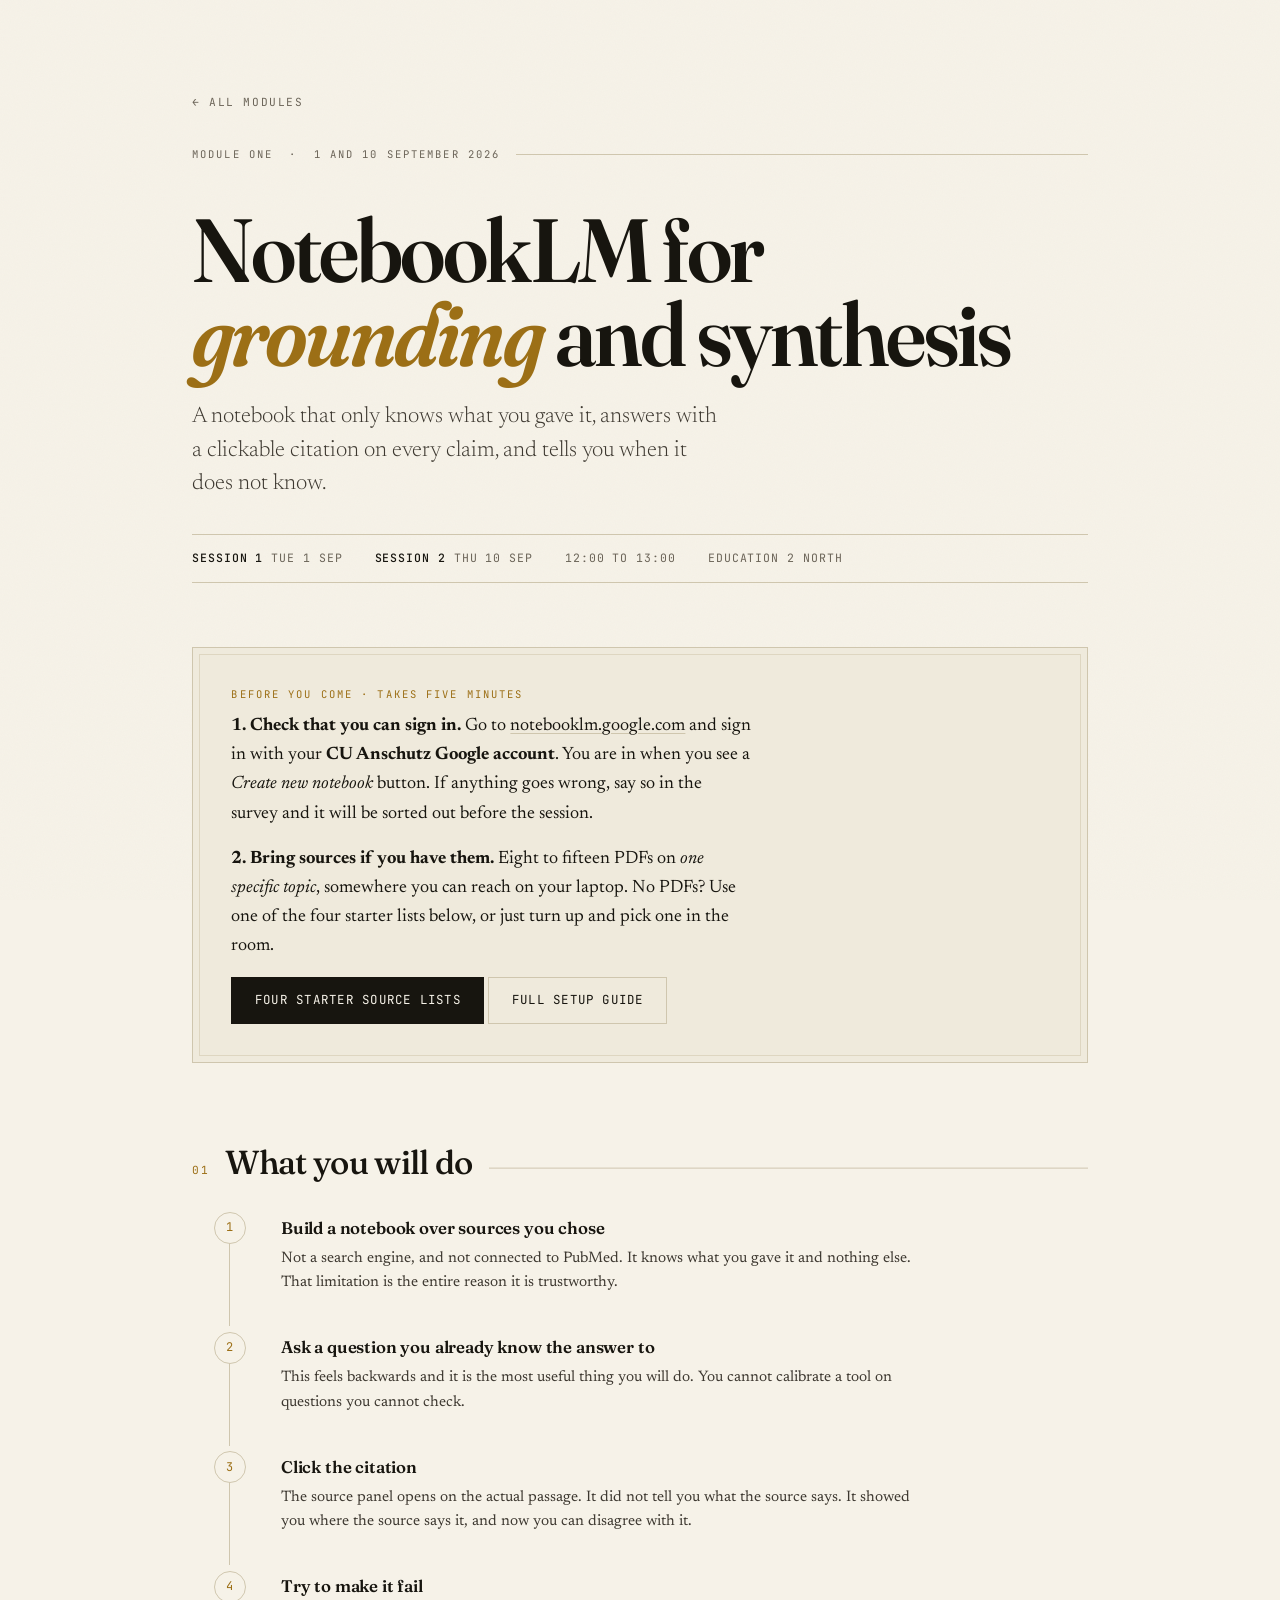
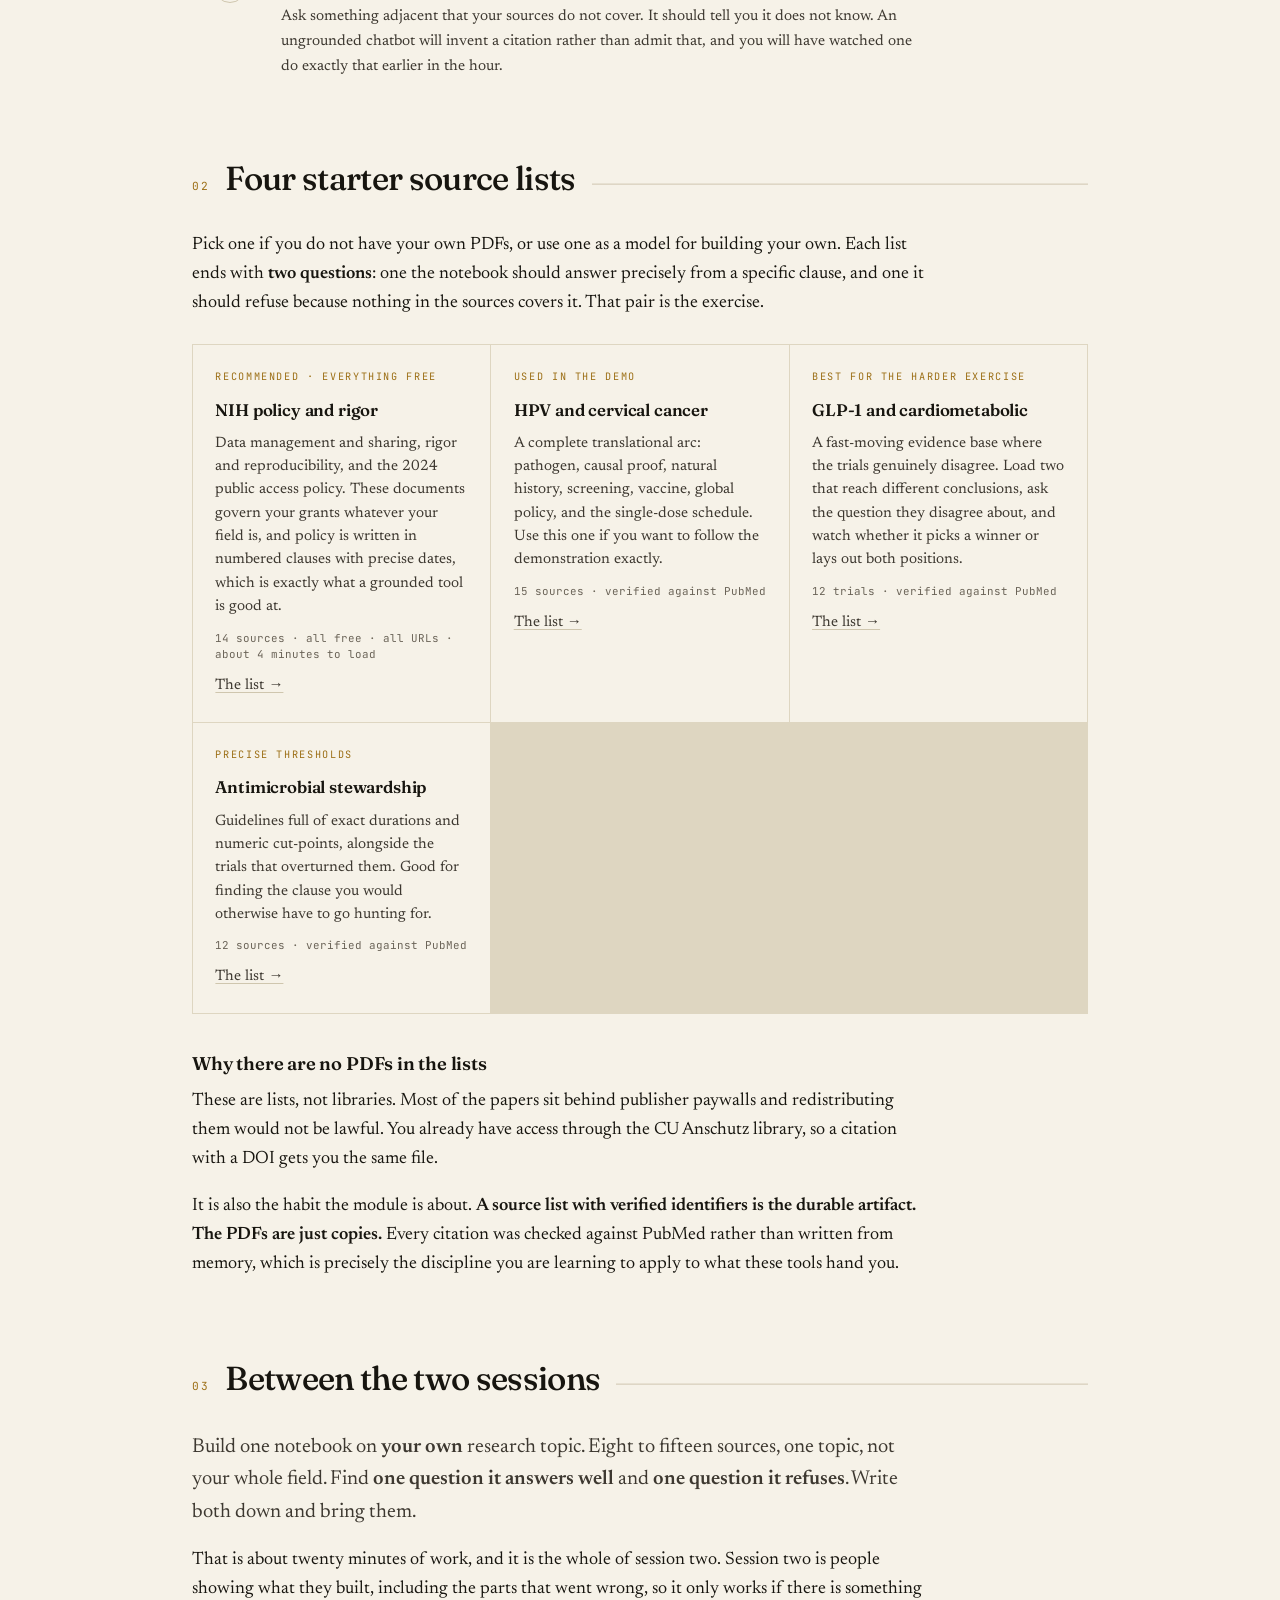
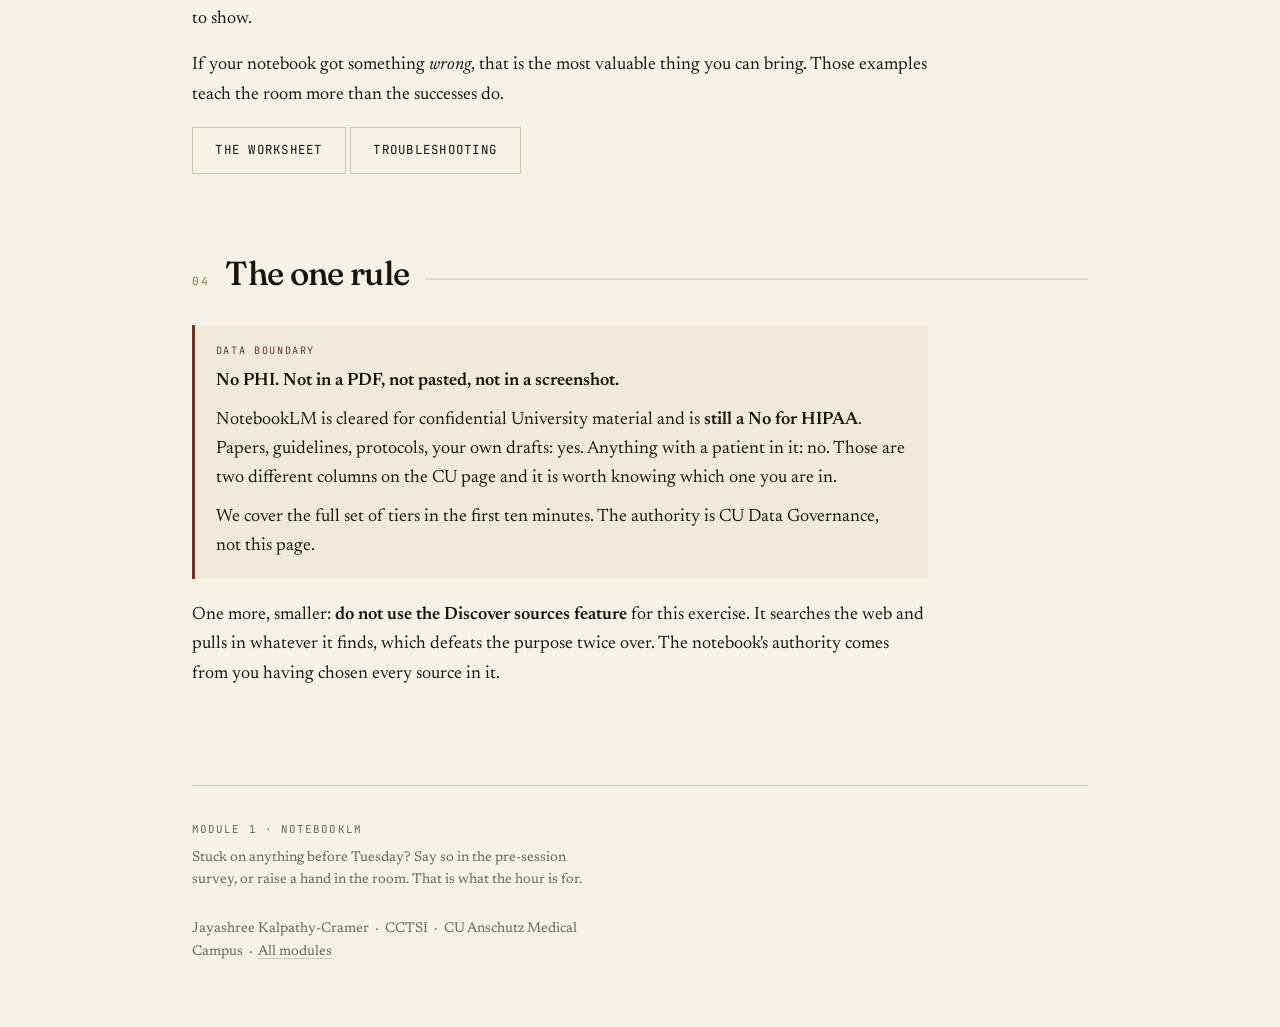
==== module-1.html @ 1f19777e "Module 1: NotebookLM materials and series site Landing page and module 1 page for GitHub Pages, four" ====
<!doctype html>
<html lang="en">
<head>
<meta charset="utf-8">
<meta name="viewport" content="width=device-width,initial-scale=1">
<title>Module 1 · NotebookLM · Hands-On AI for Research</title>
<meta name="description" content="NotebookLM for literature grounding and synthesis. What to do before you come, four starter source lists, and the worksheet.">
<link rel="stylesheet" href="assets/style.css">
</head>
<body>
<div class="wrap">

  <header class="mast">
    <a class="back" href="index.html">&larr; All modules</a>
    <p class="mast-rule rise">Module One &nbsp;·&nbsp; 1 and 10 September 2026</p>
    <h1 class="rise">NotebookLM for <em>grounding</em> and synthesis</h1>
    <p class="standfirst rise">A notebook that only knows what you gave it, answers with a
      clickable citation on every claim, and tells you when it does not know.</p>
    <div class="meta-strip rise">
      <span><b>Session 1</b> Tue 1 Sep</span>
      <span><b>Session 2</b> Thu 10 Sep</span>
      <span>12:00 to 13:00</span>
      <span>Education 2 North</span>
    </div>
  </header>

  <section class="hero-cta rise">
    <p class="kicker">Before you come · takes five minutes</p>
    <p><strong>1. Check that you can sign in.</strong> Go to
      <a href="https://notebooklm.google.com">notebooklm.google.com</a> and sign in with your
      <strong>CU Anschutz Google account</strong>. You are in when you see a
      <em>Create new notebook</em> button. If anything goes wrong, say so in the survey and it will
      be sorted out before the session.</p>
    <p><strong>2. Bring sources if you have them.</strong> Eight to fifteen PDFs on
      <em>one specific topic</em>, somewhere you can reach on your laptop. No PDFs? Use one of the
      four starter lists below, or just turn up and pick one in the room.</p>
    <p><a class="btn" href="#corpora">Four starter source lists</a>
       <a class="btn ghost" href="module-1-notebooklm/getting-started.md">Full setup guide</a></p>
  </section>

  <section class="sec">
    <div class="sec-head"><span class="sec-num">01</span><h2>What you will do</h2></div>
    <div class="prose wide">
      <ol class="steps">
        <li><h3>Build a notebook over sources you chose</h3>
          <p>Not a search engine, and not connected to PubMed. It knows what you gave it and
            nothing else. That limitation is the entire reason it is trustworthy.</p></li>
        <li><h3>Ask a question you already know the answer to</h3>
          <p>This feels backwards and it is the most useful thing you will do. You cannot calibrate
            a tool on questions you cannot check.</p></li>
        <li><h3>Click the citation</h3>
          <p>The source panel opens on the actual passage. It did not tell you what the source
            says. It showed you where the source says it, and now you can disagree with it.</p></li>
        <li><h3>Try to make it fail</h3>
          <p>Ask something adjacent that your sources do not cover. It should tell you it does not
            know. An ungrounded chatbot will invent a citation rather than admit that, and you will
            have watched one do exactly that earlier in the hour.</p></li>
      </ol>
    </div>
  </section>

  <section class="sec" id="corpora">
    <div class="sec-head"><span class="sec-num">02</span><h2>Four starter source lists</h2></div>
    <div class="prose wide" style="margin-bottom:1.6rem">
      <p>Pick one if you do not have your own PDFs, or use one as a model for building your own.
        Each list ends with <strong>two questions</strong>: one the notebook should answer precisely
        from a specific clause, and one it should refuse because nothing in the sources covers it.
        That pair is the exercise.</p>
    </div>
    <div class="grid">
      <div class="card">
        <span class="c-n">Recommended · everything free</span>
        <h3>NIH policy and rigor</h3>
        <p>Data management and sharing, rigor and reproducibility, and the 2024 public access
          policy. These documents govern your grants whatever your field is, and policy is written
          in numbered clauses with precise dates, which is exactly what a grounded tool is good at.</p>
        <p class="cnt">14 sources · all free · all URLs · about 4 minutes to load</p>
        <p><a href="module-1-notebooklm/starter-corpora/nih-policy-and-rigor/sources.md">The list &rarr;</a></p>
      </div>
      <div class="card">
        <span class="c-n">Used in the demo</span>
        <h3>HPV and cervical cancer</h3>
        <p>A complete translational arc: pathogen, causal proof, natural history, screening, vaccine,
          global policy, and the single-dose schedule. Use this one if you want to follow the
          demonstration exactly.</p>
        <p class="cnt">15 sources · verified against PubMed</p>
        <p><a href="module-1-notebooklm/starter-corpora/hpv-cervical-cancer/sources.md">The list &rarr;</a></p>
      </div>
      <div class="card">
        <span class="c-n">Best for the harder exercise</span>
        <h3>GLP-1 and cardiometabolic</h3>
        <p>A fast-moving evidence base where the trials genuinely disagree. Load two that reach
          different conclusions, ask the question they disagree about, and watch whether it picks a
          winner or lays out both positions.</p>
        <p class="cnt">12 trials · verified against PubMed</p>
        <p><a href="module-1-notebooklm/starter-corpora/glp1-cardiometabolic/sources.md">The list &rarr;</a></p>
      </div>
      <div class="card">
        <span class="c-n">Precise thresholds</span>
        <h3>Antimicrobial stewardship</h3>
        <p>Guidelines full of exact durations and numeric cut-points, alongside the trials that
          overturned them. Good for finding the clause you would otherwise have to go hunting
          for.</p>
        <p class="cnt">12 sources · verified against PubMed</p>
        <p><a href="module-1-notebooklm/starter-corpora/antimicrobial-stewardship/sources.md">The list &rarr;</a></p>
      </div>
    </div>
    <div class="prose wide" style="margin-top:1.6rem">
      <h3>Why there are no PDFs in the lists</h3>
      <p>These are lists, not libraries. Most of the papers sit behind publisher paywalls and
        redistributing them would not be lawful. You already have access through the CU Anschutz
        library, so a citation with a DOI gets you the same file.</p>
      <p>It is also the habit the module is about. <strong>A source list with verified identifiers
        is the durable artifact. The PDFs are just copies.</strong> Every citation was checked
        against PubMed rather than written from memory, which is precisely the discipline you are
        learning to apply to what these tools hand you.</p>
    </div>
  </section>

  <section class="sec">
    <div class="sec-head"><span class="sec-num">03</span><h2>Between the two sessions</h2></div>
    <div class="prose wide">
      <p class="lead">Build one notebook on <strong>your own</strong> research topic. Eight to
        fifteen sources, one topic, not your whole field. Find <strong>one question it answers
        well</strong> and <strong>one question it refuses</strong>. Write both down and bring
        them.</p>
      <p>That is about twenty minutes of work, and it is the whole of session two. Session two is
        people showing what they built, including the parts that went wrong, so it only works if
        there is something to show.</p>
      <p>If your notebook got something <em>wrong</em>, that is the most valuable thing you can
        bring. Those examples teach the room more than the successes do.</p>
      <p><a class="btn ghost" href="module-1-notebooklm/worksheet.md">The worksheet</a>
         <a class="btn ghost" href="module-1-notebooklm/troubleshooting.md">Troubleshooting</a></p>
    </div>
  </section>

  <section class="sec">
    <div class="sec-head"><span class="sec-num">04</span><h2>The one rule</h2></div>
    <div class="prose wide">
      <div class="rulebox">
        <span class="lbl">Data boundary</span>
        <p><strong>No PHI. Not in a PDF, not pasted, not in a screenshot.</strong></p>
        <p>NotebookLM is cleared for confidential University material and is <strong>still a No for
          HIPAA</strong>. Papers, guidelines, protocols, your own drafts: yes. Anything with a
          patient in it: no. Those are two different columns on the CU page and it is worth knowing
          which one you are in.</p>
        <p>We cover the full set of tiers in the first ten minutes. The authority is CU Data
          Governance, not this page.</p>
      </div>
      <p>One more, smaller: <strong>do not use the Discover sources feature</strong> for this
        exercise. It searches the web and pulls in whatever it finds, which defeats the purpose
        twice over. The notebook's authority comes from you having chosen every source in it.</p>
    </div>
  </section>

  <footer>
    <p class="fmono">Module 1 · NotebookLM</p>
    <p>Stuck on anything before Tuesday? Say so in the pre-session survey, or raise a hand in the
      room. That is what the hour is for.</p>
    <p style="margin-top:1.6rem">Jayashree Kalpathy-Cramer &nbsp;·&nbsp; CCTSI &nbsp;·&nbsp;
      CU Anschutz Medical Campus &nbsp;·&nbsp; <a href="index.html">All modules</a></p>
  </footer>

</div>
</body>
</html>
---- assets/style.css ----
/* Hands-On AI for Research  ·  CCTSI, CU Anschutz
   Editorial scientific press: paper ground, ink text, printerly gold. */

@import url('https://fonts.googleapis.com/css2?family=Fraunces:ital,opsz,wght@0,9..144,300..900;1,9..144,300..900&family=Newsreader:ital,opsz,wght@0,6..72,200..800;1,6..72,200..800&family=JetBrains+Mono:wght@400;500;700&display=swap');

:root{
  --paper:#F6F2E8;
  --paper-2:#EFEADC;
  --paper-3:#E6DFCC;
  --ink:#17150F;
  --ink-2:#3D3830;
  --ink-3:#6B6458;
  --rule:#CFC6AE;
  --rule-soft:#DED6C1;
  --gold:#9C6F16;
  --gold-bright:#C08A1E;
  --oxblood:#7A2E22;
  --moss:#3F5240;

  --serif:'Newsreader',Georgia,'Times New Roman',serif;
  --display:'Fraunces',Georgia,serif;
  --mono:'JetBrains Mono',ui-monospace,'SF Mono',Menlo,monospace;

  --measure:34rem;
  --gut:clamp(1.25rem,4vw,3rem);
}

@media (prefers-color-scheme:dark){
  :root{
    --paper:#141310; --paper-2:#1C1A16; --paper-3:#26231D;
    --ink:#F2EDE0; --ink-2:#CFC7B6; --ink-3:#968D7C;
    --rule:#3A352C; --rule-soft:#2C2822;
    --gold:#D9A73E; --gold-bright:#EFC163;
    --oxblood:#C98072; --moss:#8FA98C;
  }
}

*,*::before,*::after{box-sizing:border-box}
html{-webkit-text-size-adjust:100%}
body{
  margin:0; background:var(--paper); color:var(--ink);
  font-family:var(--serif); font-size:clamp(1rem,.95rem + .25vw,1.125rem);
  font-optical-sizing:auto; line-height:1.62;
  text-rendering:optimizeLegibility;
}
/* paper grain */
body::before{
  content:''; position:fixed; inset:0; pointer-events:none; z-index:0; opacity:.5;
  background-image:url("data:image/svg+xml,%3Csvg xmlns='http://www.w3.org/2000/svg' width='160' height='160'%3E%3Cfilter id='n'%3E%3CfeTurbulence type='fractalNoise' baseFrequency='.85' numOctaves='4'/%3E%3C/filter%3E%3Crect width='160' height='160' filter='url(%23n)' opacity='.055'/%3E%3C/svg%3E");
  mix-blend-mode:multiply;
}
@media (prefers-color-scheme:dark){ body::before{mix-blend-mode:screen;opacity:.3} }

.wrap{position:relative; z-index:1; max-width:62rem; margin:0 auto; padding:0 var(--gut)}

a{color:inherit; text-decoration-color:var(--rule); text-underline-offset:.18em; text-decoration-thickness:1px}
a:hover{text-decoration-color:var(--gold)}

/* ── masthead ─────────────────────────────────────── */
.mast{padding:clamp(2.5rem,7vw,5.5rem) 0 0}
.mast-rule{display:flex;align-items:center;gap:1rem;font-family:var(--mono);
  font-size:.66rem;letter-spacing:.2em;text-transform:uppercase;color:var(--ink-3)}
.mast-rule::after{content:'';flex:1;height:1px;background:var(--rule)}
.mast h1{
  font-family:var(--display); font-weight:600; font-variation-settings:'SOFT' 20,'WONK' 1;
  font-size:clamp(2.6rem,1.4rem + 5.4vw,5.6rem); line-height:.94;
  letter-spacing:-.028em; margin:.5em 0 .28em; max-width:15ch;
}
.mast h1 em{font-style:italic; font-variation-settings:'SOFT' 60,'WONK' 1; color:var(--gold)}
.standfirst{font-size:clamp(1.1rem,1rem + .5vw,1.4rem); line-height:1.5; color:var(--ink-2);
  max-width:44ch; margin:0 0 2rem; font-weight:300}

.meta-strip{display:flex;flex-wrap:wrap;gap:.5rem 2rem;font-family:var(--mono);font-size:.72rem;
  letter-spacing:.08em;color:var(--ink-3);text-transform:uppercase;
  border-top:1px solid var(--rule);border-bottom:1px solid var(--rule);padding:.9rem 0;margin-bottom:clamp(2rem,6vw,4rem)}
.meta-strip b{color:var(--ink);font-weight:500}

/* ── callout: the one thing ───────────────────────── */
.hero-cta{
  position:relative; background:var(--paper-2); border:1px solid var(--rule);
  padding:clamp(1.4rem,4vw,2.4rem); margin:0 0 clamp(2.5rem,7vw,4.5rem);
}
.hero-cta::after{content:'';position:absolute;inset:6px;border:1px solid var(--rule-soft);pointer-events:none}
.hero-cta .kicker{font-family:var(--mono);font-size:.66rem;letter-spacing:.2em;text-transform:uppercase;line-height:1.5;
  color:var(--gold);margin:0 0 .6rem}
.hero-cta p{margin:0 0 1rem;max-width:52ch}
.hero-cta p:last-child{margin-bottom:0}

.btn{display:inline-block;font-family:var(--mono);font-size:.78rem;letter-spacing:.1em;
  text-transform:uppercase;text-decoration:none;background:var(--ink);color:var(--paper);
  padding:.75rem 1.4rem;border:1px solid var(--ink);transition:background .2s,color .2s,transform .2s}
.btn:hover{background:var(--gold);border-color:var(--gold);color:#fff;transform:translateY(-2px)}
.btn.ghost{background:transparent;color:var(--ink);border-color:var(--rule)}
.btn.ghost:hover{border-color:var(--gold);color:var(--gold);background:transparent}

/* ── section headings ─────────────────────────────── */
.sec{margin:0 0 clamp(2.5rem,7vw,4.5rem)}
.sec-head{display:flex;align-items:baseline;gap:1rem;margin:0 0 1.6rem}
.sec-head h2{font-family:var(--display);font-weight:500;font-variation-settings:'SOFT' 20;
  font-size:clamp(1.5rem,1.2rem + 1.1vw,2.1rem);letter-spacing:-.02em;margin:0}
.sec-head::after{content:'';flex:1;height:1px;background:var(--rule);transform:translateY(-.3em)}
.sec-num{font-family:var(--mono);font-size:.7rem;color:var(--gold);letter-spacing:.15em}

/* ── module index ─────────────────────────────────── */
.index{list-style:none;margin:0;padding:0;border-top:1px solid var(--rule)}
.index li{border-bottom:1px solid var(--rule-soft)}
.index a,.index .row{display:grid;grid-template-columns:3.4rem 1fr auto;gap:clamp(.8rem,2vw,1.6rem);
  align-items:baseline;padding:1.3rem .4rem;text-decoration:none;transition:background .25s,padding .25s}
.index a:hover{background:var(--paper-2);padding-left:.9rem}
.index .n{font-family:var(--display);font-weight:400;font-size:2rem;line-height:1;
  color:var(--rule);font-variation-settings:'SOFT' 0;transition:color .25s}
.index a:hover .n{color:var(--gold)}
.index .t{font-family:var(--display);font-weight:500;font-size:clamp(1.05rem,1rem + .35vw,1.28rem);
  line-height:1.25;letter-spacing:-.012em}
.index .d{font-family:var(--mono);font-size:.68rem;color:var(--ink-3);letter-spacing:.06em;
  white-space:nowrap;text-align:right}
.index .sub{display:block;font-family:var(--serif);font-weight:300;font-size:.92rem;
  color:var(--ink-3);margin-top:.3rem;max-width:52ch;line-height:1.5}
.chip{display:inline-block;font-family:var(--mono);font-size:.6rem;letter-spacing:.14em;
  text-transform:uppercase;padding:.2em .55em;border:1px solid var(--rule);color:var(--ink-3);
  margin-left:.6rem;vertical-align:.14em}
.chip.now{border-color:var(--gold);color:var(--gold);background:color-mix(in srgb,var(--gold) 8%,transparent)}

/* ── prose ────────────────────────────────────────── */
.prose{max-width:var(--measure)}
.prose.wide{max-width:46rem}
.prose h3{font-family:var(--display);font-weight:600;font-size:1.15rem;letter-spacing:-.01em;
  margin:2.2rem 0 .5rem}
.prose p{margin:0 0 1.1rem}
.prose ul,.prose ol{margin:0 0 1.2rem;padding-left:1.3rem}
.prose li{margin:0 0 .5rem}
.prose strong{font-weight:600}
.lead{font-size:1.12em;color:var(--ink-2)}

/* ── two-up cards ─────────────────────────────────── */
.grid{display:grid;gap:1px;background:var(--rule-soft);border:1px solid var(--rule-soft);
  grid-template-columns:repeat(auto-fit,minmax(15rem,1fr))}
.card{background:var(--paper);padding:1.5rem 1.4rem}
.card h3{font-family:var(--display);font-weight:600;font-size:1.05rem;margin:0 0 .5rem;letter-spacing:-.01em}
.card .c-n{font-family:var(--mono);font-size:.64rem;letter-spacing:.16em;text-transform:uppercase;
  color:var(--gold);display:block;margin-bottom:.7rem}
.card p{margin:0 0 .7rem;font-size:.94rem;color:var(--ink-2);line-height:1.55}
.card p:last-child{margin-bottom:0}
.card .cnt{font-family:var(--mono);font-size:.68rem;color:var(--ink-3)}

/* ── rule box ─────────────────────────────────────── */
.rulebox{border-left:3px solid var(--oxblood);background:var(--paper-2);padding:1.1rem 1.3rem;margin:0 0 1.4rem}
.rulebox p{margin:0 0 .6rem}
.rulebox p:last-child{margin:0}
.rulebox .lbl{font-family:var(--mono);font-size:.64rem;letter-spacing:.16em;text-transform:uppercase;
  color:var(--oxblood);display:block;margin-bottom:.5rem}

/* ── steps ────────────────────────────────────────── */
.steps{list-style:none;counter-reset:s;margin:0;padding:0}
.steps li{counter-increment:s;position:relative;padding:0 0 1.4rem 3.2rem;border-left:1px solid var(--rule);
  margin-left:1rem}
.steps li:last-child{border-left-color:transparent;padding-bottom:0}
.steps li::before{content:counter(s);position:absolute;left:-1rem;top:-.15rem;width:2rem;height:2rem;
  display:grid;place-items:center;background:var(--paper);border:1px solid var(--rule);
  border-radius:50%;font-family:var(--mono);font-size:.75rem;color:var(--gold)}
.steps h3{margin:0 0 .3rem;font-family:var(--display);font-weight:600;font-size:1.05rem}
.steps p{margin:0 0 .5rem;font-size:.95rem;color:var(--ink-2)}

/* ── footer ───────────────────────────────────────── */
footer{border-top:1px solid var(--rule);margin-top:clamp(3rem,8vw,6rem);
  padding:2.2rem 0 3.5rem;font-size:.88rem;color:var(--ink-3)}
footer p{margin:0 0 .5rem;max-width:52ch}
footer .fmono{font-family:var(--mono);font-size:.68rem;letter-spacing:.1em;text-transform:uppercase}

/* ── back link ────────────────────────────────────── */
.back{display:inline-block;font-family:var(--mono);font-size:.7rem;letter-spacing:.14em;
  text-transform:uppercase;color:var(--ink-3);text-decoration:none;margin-bottom:1.5rem}
.back:hover{color:var(--gold)}

/* ── entrance ─────────────────────────────────────── */
@media (prefers-reduced-motion:no-preference){
  .rise{animation:rise .7s cubic-bezier(.2,.7,.3,1) both}
  .rise:nth-child(1){animation-delay:.04s} .rise:nth-child(2){animation-delay:.1s}
  .rise:nth-child(3){animation-delay:.16s} .rise:nth-child(4){animation-delay:.22s}
  .rise:nth-child(5){animation-delay:.28s} .rise:nth-child(6){animation-delay:.34s}
  @keyframes rise{from{opacity:0;transform:translateY(14px)}to{opacity:1;transform:none}}
}

@media (max-width:34rem){
  .index a,.index .row{grid-template-columns:2.4rem 1fr;row-gap:.4rem}
  .index .d{grid-column:2;text-align:left}
  .index .n{font-size:1.5rem}
}

@media print{
  body::before{display:none} body{background:#fff;color:#000;font-size:11pt}
  .btn,.back{display:none} .index a{padding:.5rem 0}
}
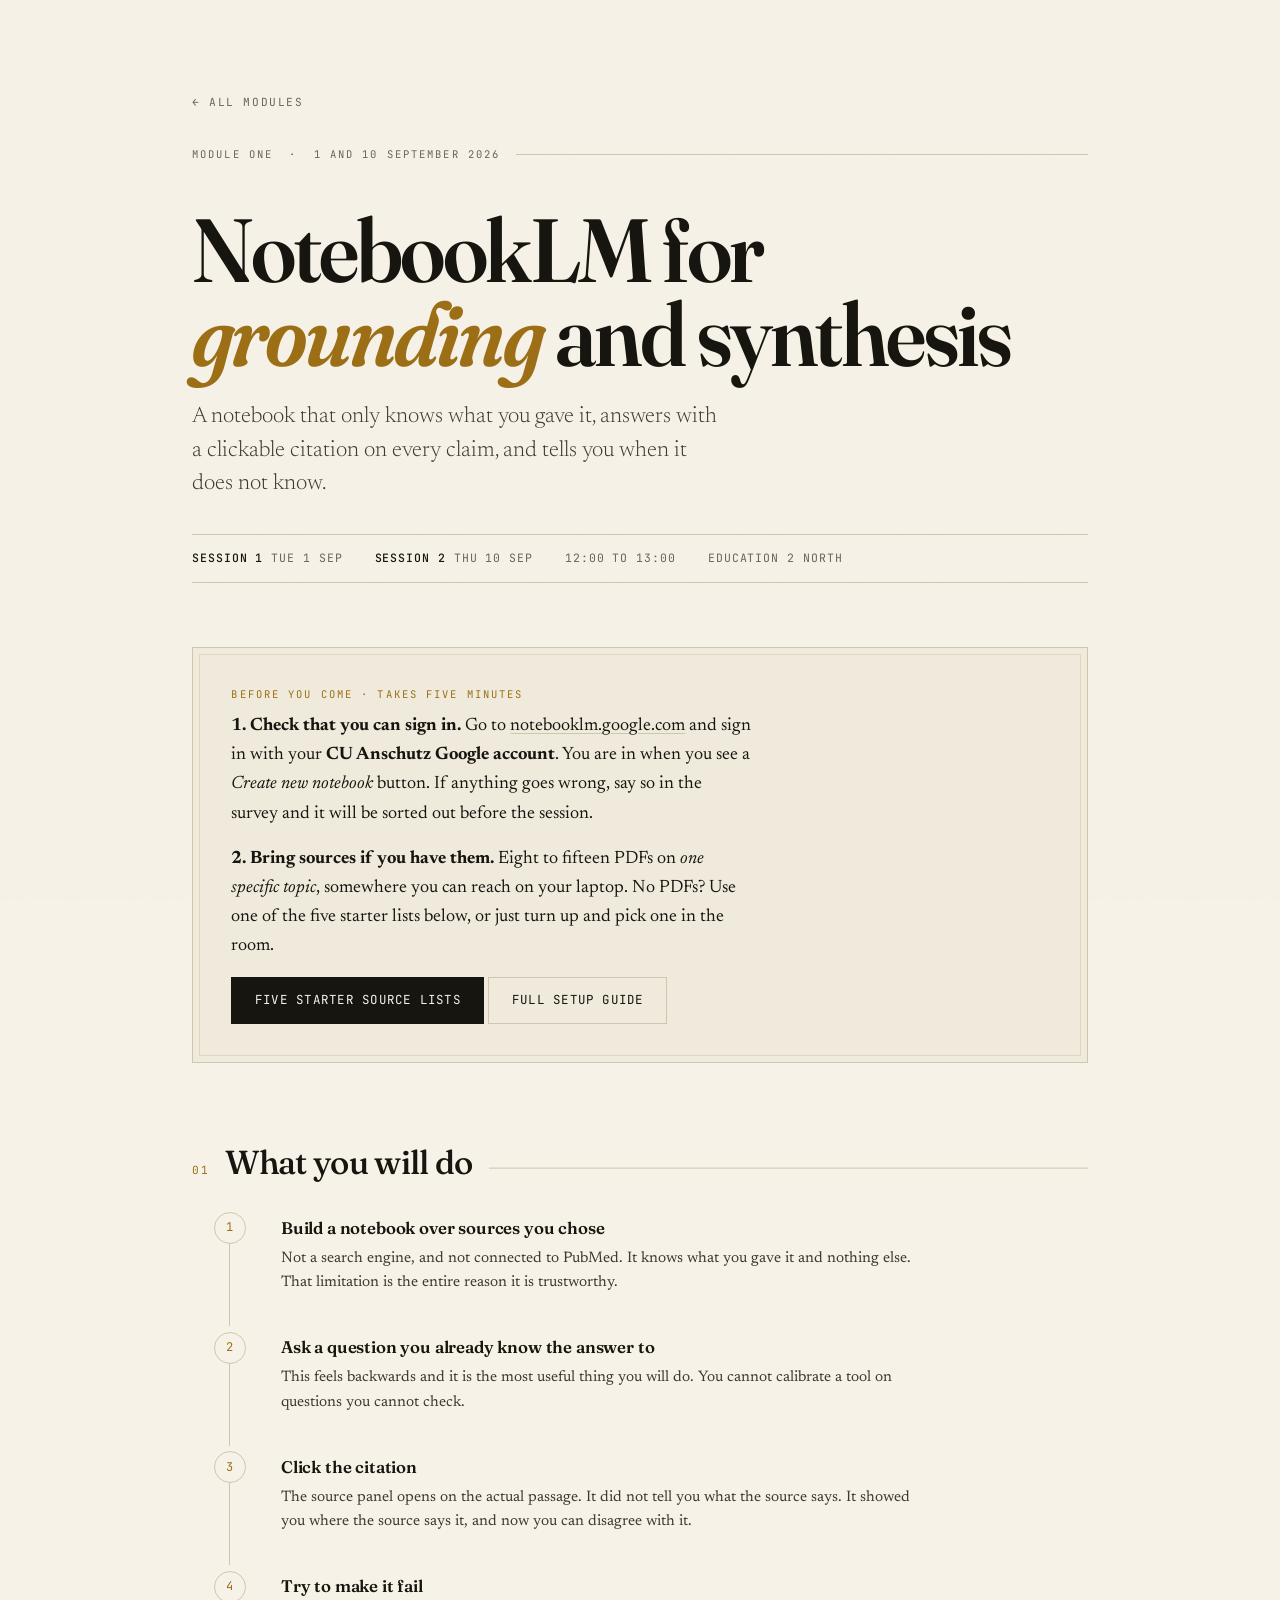
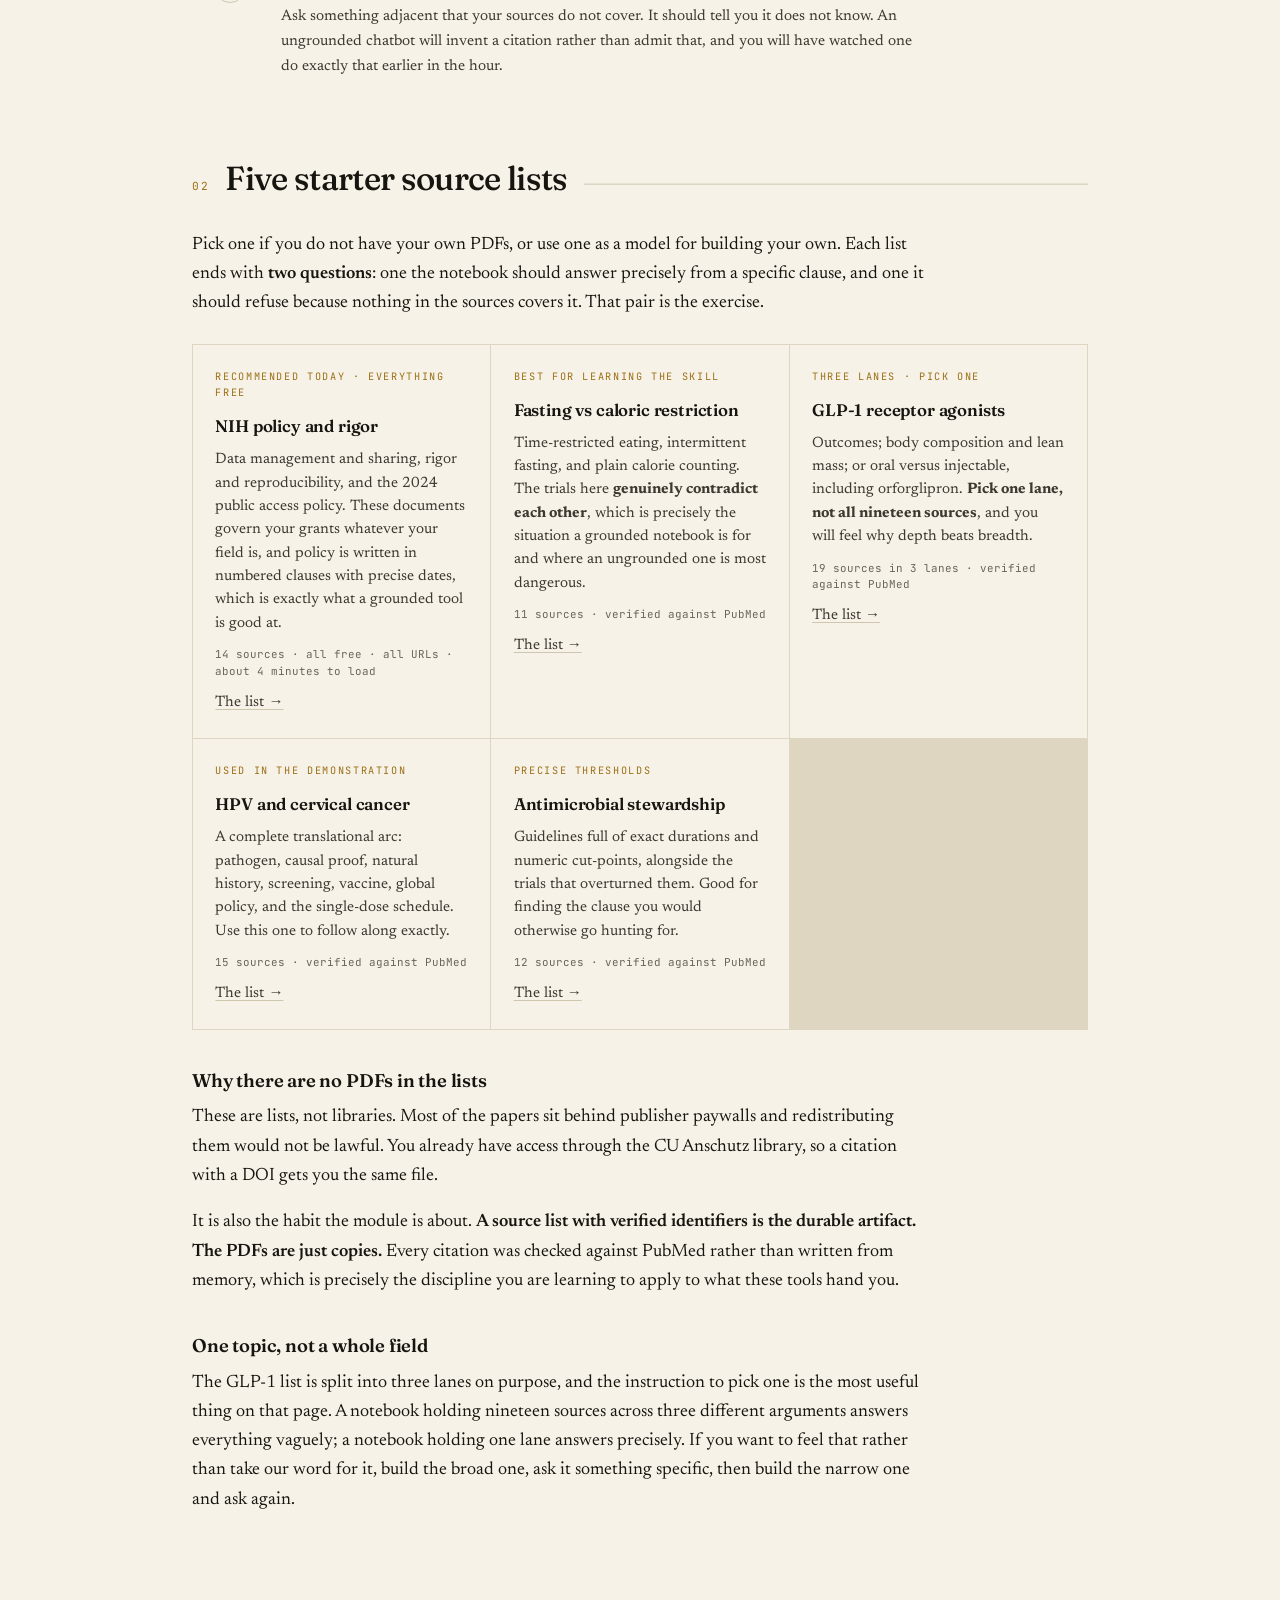
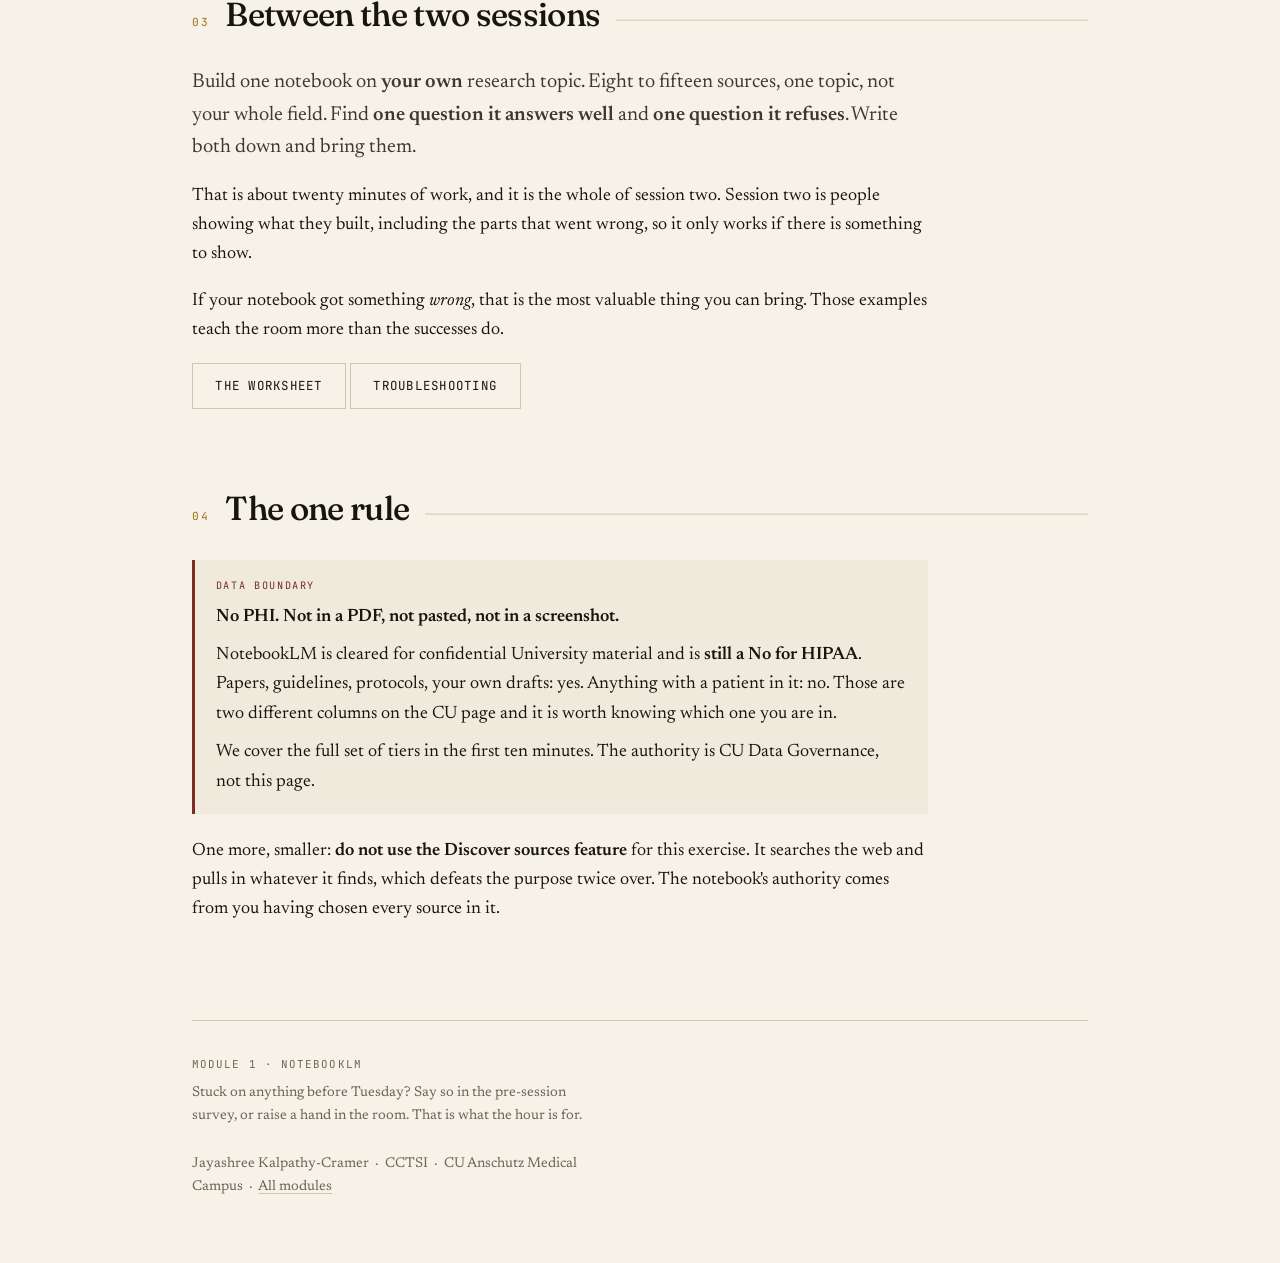
==== commit 54ce27d0: "Add fasting vs caloric restriction corpus; split GLP-1 list into three lanes New corpus on intermitt" ====
--- a/module-1.html
+++ b/module-1.html
@@ -4,7 +4,7 @@
 <meta charset="utf-8">
 <meta name="viewport" content="width=device-width,initial-scale=1">
 <title>Module 1 · NotebookLM · Hands-On AI for Research</title>
-<meta name="description" content="NotebookLM for literature grounding and synthesis. What to do before you come, four starter source lists, and the worksheet.">
+<meta name="description" content="NotebookLM for literature grounding and synthesis. What to do before you come, five starter source lists, and the worksheet.">
 <link rel="stylesheet" href="assets/style.css">
 </head>
 <body>
@@ -33,8 +33,8 @@
       be sorted out before the session.</p>
     <p><strong>2. Bring sources if you have them.</strong> Eight to fifteen PDFs on
       <em>one specific topic</em>, somewhere you can reach on your laptop. No PDFs? Use one of the
-      four starter lists below, or just turn up and pick one in the room.</p>
-    <p><a class="btn" href="#corpora">Four starter source lists</a>
+      five starter lists below, or just turn up and pick one in the room.</p>
+    <p><a class="btn" href="#corpora">Five starter source lists</a>
        <a class="btn ghost" href="module-1-notebooklm/getting-started.md">Full setup guide</a></p>
   </section>
 
@@ -60,7 +60,7 @@
   </section>
 
   <section class="sec" id="corpora">
-    <div class="sec-head"><span class="sec-num">02</span><h2>Four starter source lists</h2></div>
+    <div class="sec-head"><span class="sec-num">02</span><h2>Five starter source lists</h2></div>
     <div class="prose wide" style="margin-bottom:1.6rem">
       <p>Pick one if you do not have your own PDFs, or use one as a model for building your own.
         Each list ends with <strong>two questions</strong>: one the notebook should answer precisely
@@ -69,7 +69,7 @@
     </div>
     <div class="grid">
       <div class="card">
-        <span class="c-n">Recommended · everything free</span>
+        <span class="c-n">Recommended today · everything free</span>
         <h3>NIH policy and rigor</h3>
         <p>Data management and sharing, rigor and reproducibility, and the 2024 public access
           policy. These documents govern your grants whatever your field is, and policy is written
@@ -78,29 +78,37 @@
         <p><a href="module-1-notebooklm/starter-corpora/nih-policy-and-rigor/sources.md">The list &rarr;</a></p>
       </div>
       <div class="card">
-        <span class="c-n">Used in the demo</span>
+        <span class="c-n">Best for learning the skill</span>
+        <h3>Fasting vs caloric restriction</h3>
+        <p>Time-restricted eating, intermittent fasting, and plain calorie counting. The trials here
+          <strong>genuinely contradict each other</strong>, which is precisely the situation a
+          grounded notebook is for and where an ungrounded one is most dangerous.</p>
+        <p class="cnt">11 sources · verified against PubMed</p>
+        <p><a href="module-1-notebooklm/starter-corpora/fasting-vs-caloric-restriction/sources.md">The list &rarr;</a></p>
+      </div>
+      <div class="card">
+        <span class="c-n">Three lanes · pick one</span>
+        <h3>GLP-1 receptor agonists</h3>
+        <p>Outcomes; body composition and lean mass; or oral versus injectable, including
+          orforglipron. <strong>Pick one lane, not all nineteen sources</strong>, and you will feel
+          why depth beats breadth.</p>
+        <p class="cnt">19 sources in 3 lanes · verified against PubMed</p>
+        <p><a href="module-1-notebooklm/starter-corpora/glp1-cardiometabolic/sources.md">The list &rarr;</a></p>
+      </div>
+      <div class="card">
+        <span class="c-n">Used in the demonstration</span>
         <h3>HPV and cervical cancer</h3>
-        <p>A complete translational arc: pathogen, causal proof, natural history, screening, vaccine,
-          global policy, and the single-dose schedule. Use this one if you want to follow the
-          demonstration exactly.</p>
+        <p>A complete translational arc: pathogen, causal proof, natural history, screening,
+          vaccine, global policy, and the single-dose schedule. Use this one to follow along
+          exactly.</p>
         <p class="cnt">15 sources · verified against PubMed</p>
         <p><a href="module-1-notebooklm/starter-corpora/hpv-cervical-cancer/sources.md">The list &rarr;</a></p>
-      </div>
-      <div class="card">
-        <span class="c-n">Best for the harder exercise</span>
-        <h3>GLP-1 and cardiometabolic</h3>
-        <p>A fast-moving evidence base where the trials genuinely disagree. Load two that reach
-          different conclusions, ask the question they disagree about, and watch whether it picks a
-          winner or lays out both positions.</p>
-        <p class="cnt">12 trials · verified against PubMed</p>
-        <p><a href="module-1-notebooklm/starter-corpora/glp1-cardiometabolic/sources.md">The list &rarr;</a></p>
       </div>
       <div class="card">
         <span class="c-n">Precise thresholds</span>
         <h3>Antimicrobial stewardship</h3>
         <p>Guidelines full of exact durations and numeric cut-points, alongside the trials that
-          overturned them. Good for finding the clause you would otherwise have to go hunting
-          for.</p>
+          overturned them. Good for finding the clause you would otherwise go hunting for.</p>
         <p class="cnt">12 sources · verified against PubMed</p>
         <p><a href="module-1-notebooklm/starter-corpora/antimicrobial-stewardship/sources.md">The list &rarr;</a></p>
       </div>
@@ -114,6 +122,12 @@
         is the durable artifact. The PDFs are just copies.</strong> Every citation was checked
         against PubMed rather than written from memory, which is precisely the discipline you are
         learning to apply to what these tools hand you.</p>
+      <h3>One topic, not a whole field</h3>
+      <p>The GLP-1 list is split into three lanes on purpose, and the instruction to pick one is the
+        most useful thing on that page. A notebook holding nineteen sources across three different
+        arguments answers everything vaguely; a notebook holding one lane answers precisely. If you
+        want to feel that rather than take our word for it, build the broad one, ask it something
+        specific, then build the narrow one and ask again.</p>
     </div>
   </section>
 
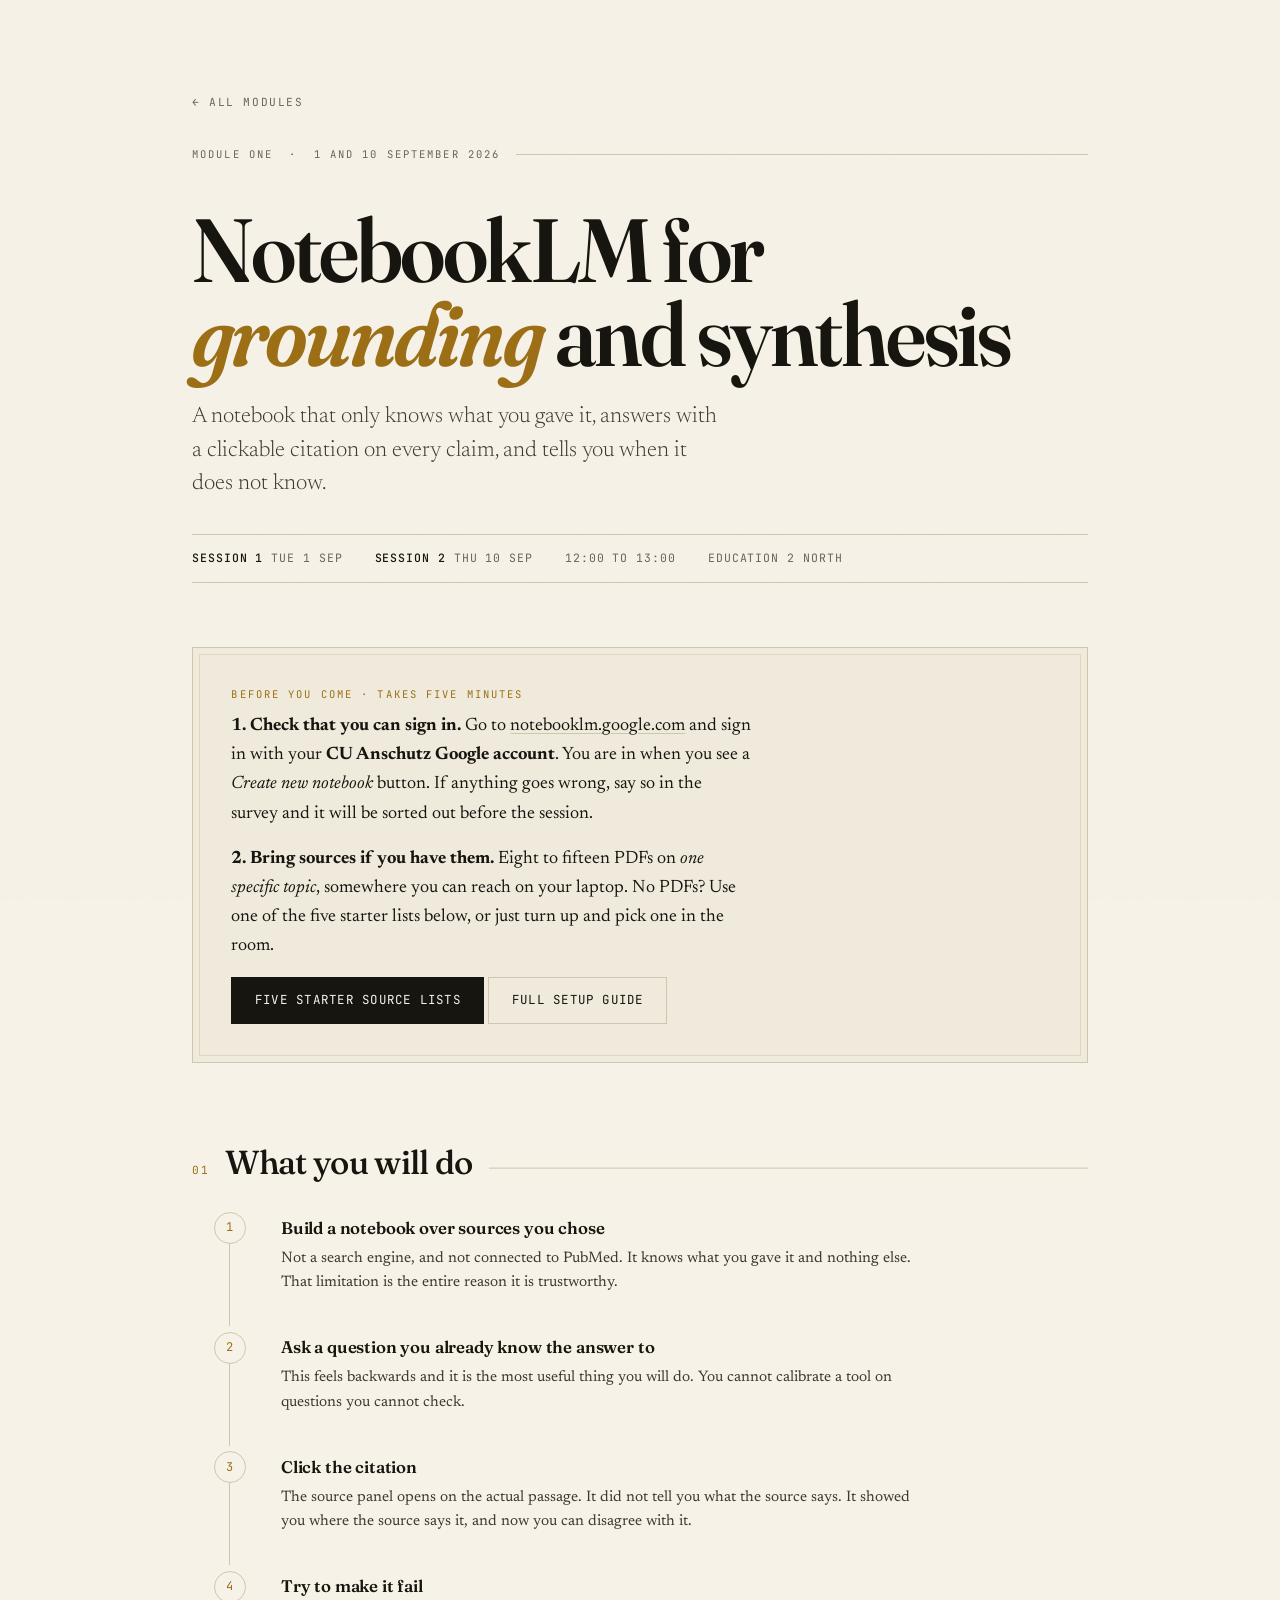
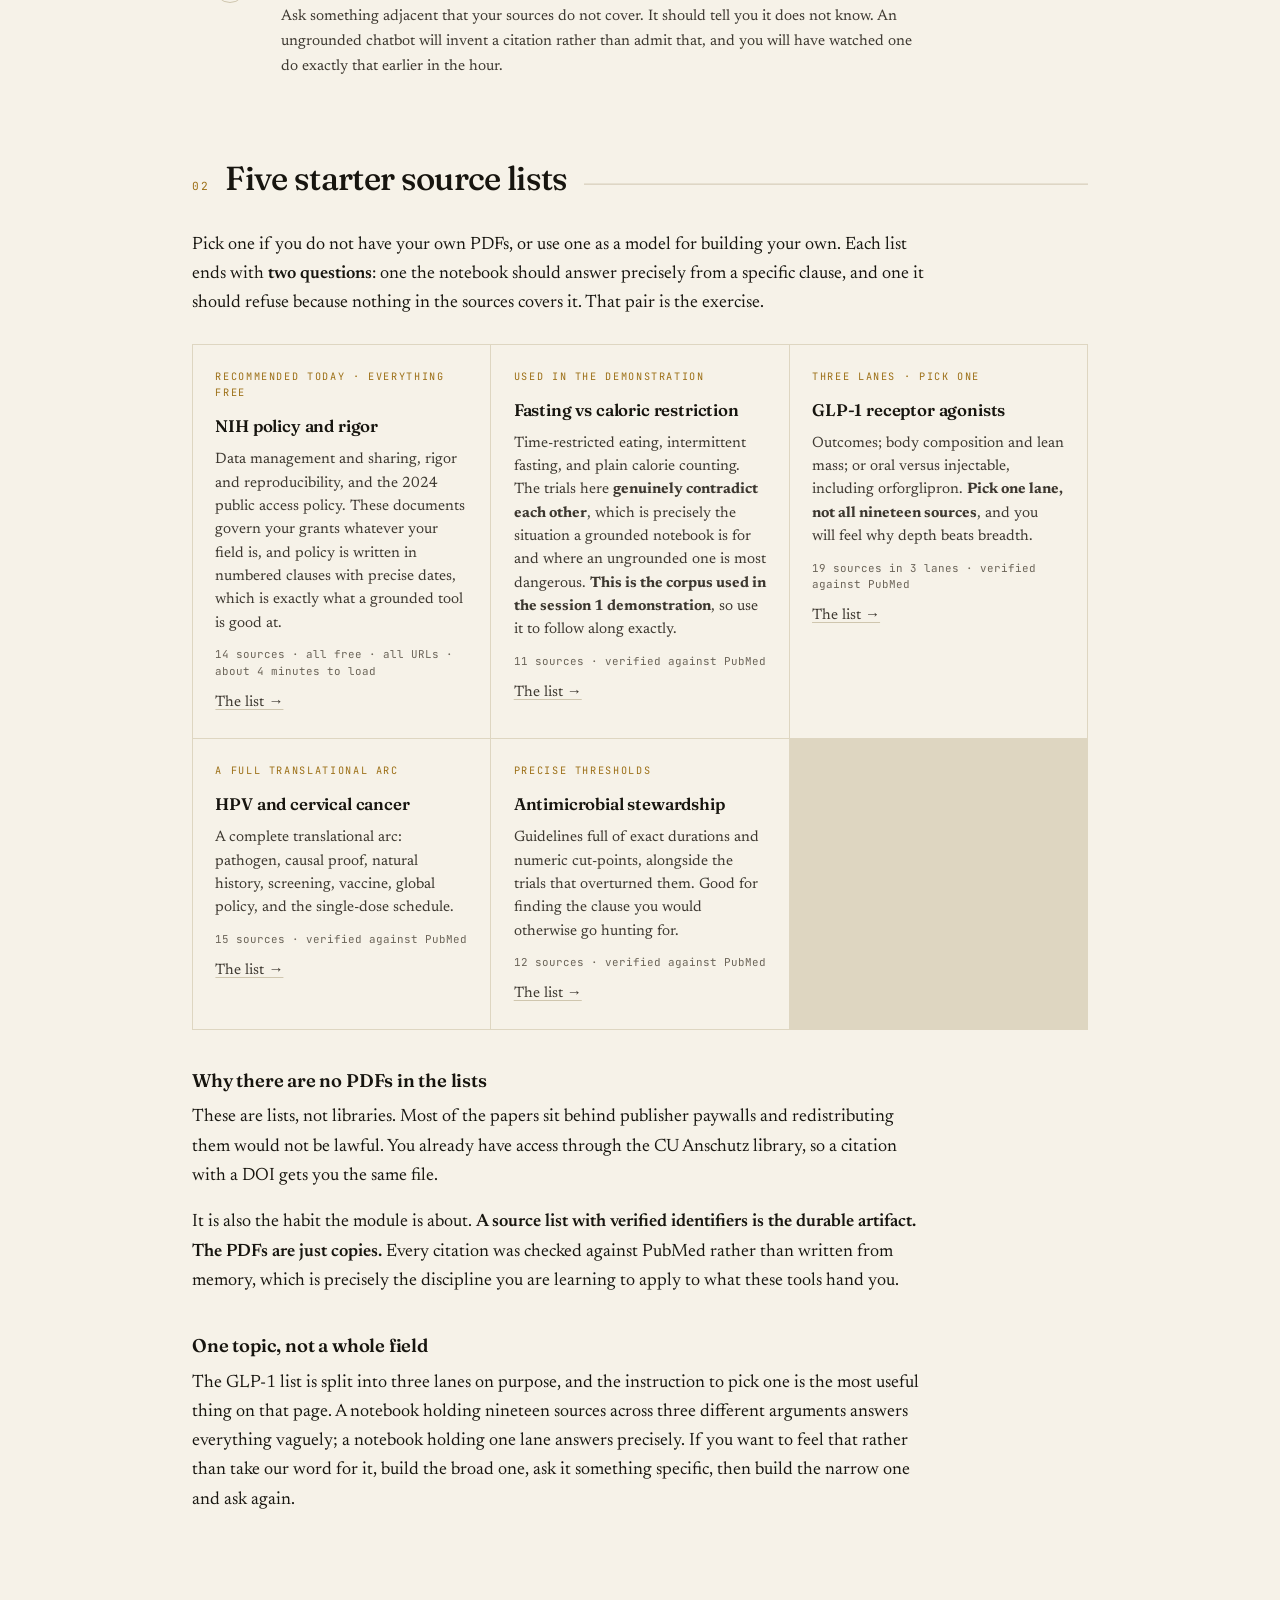
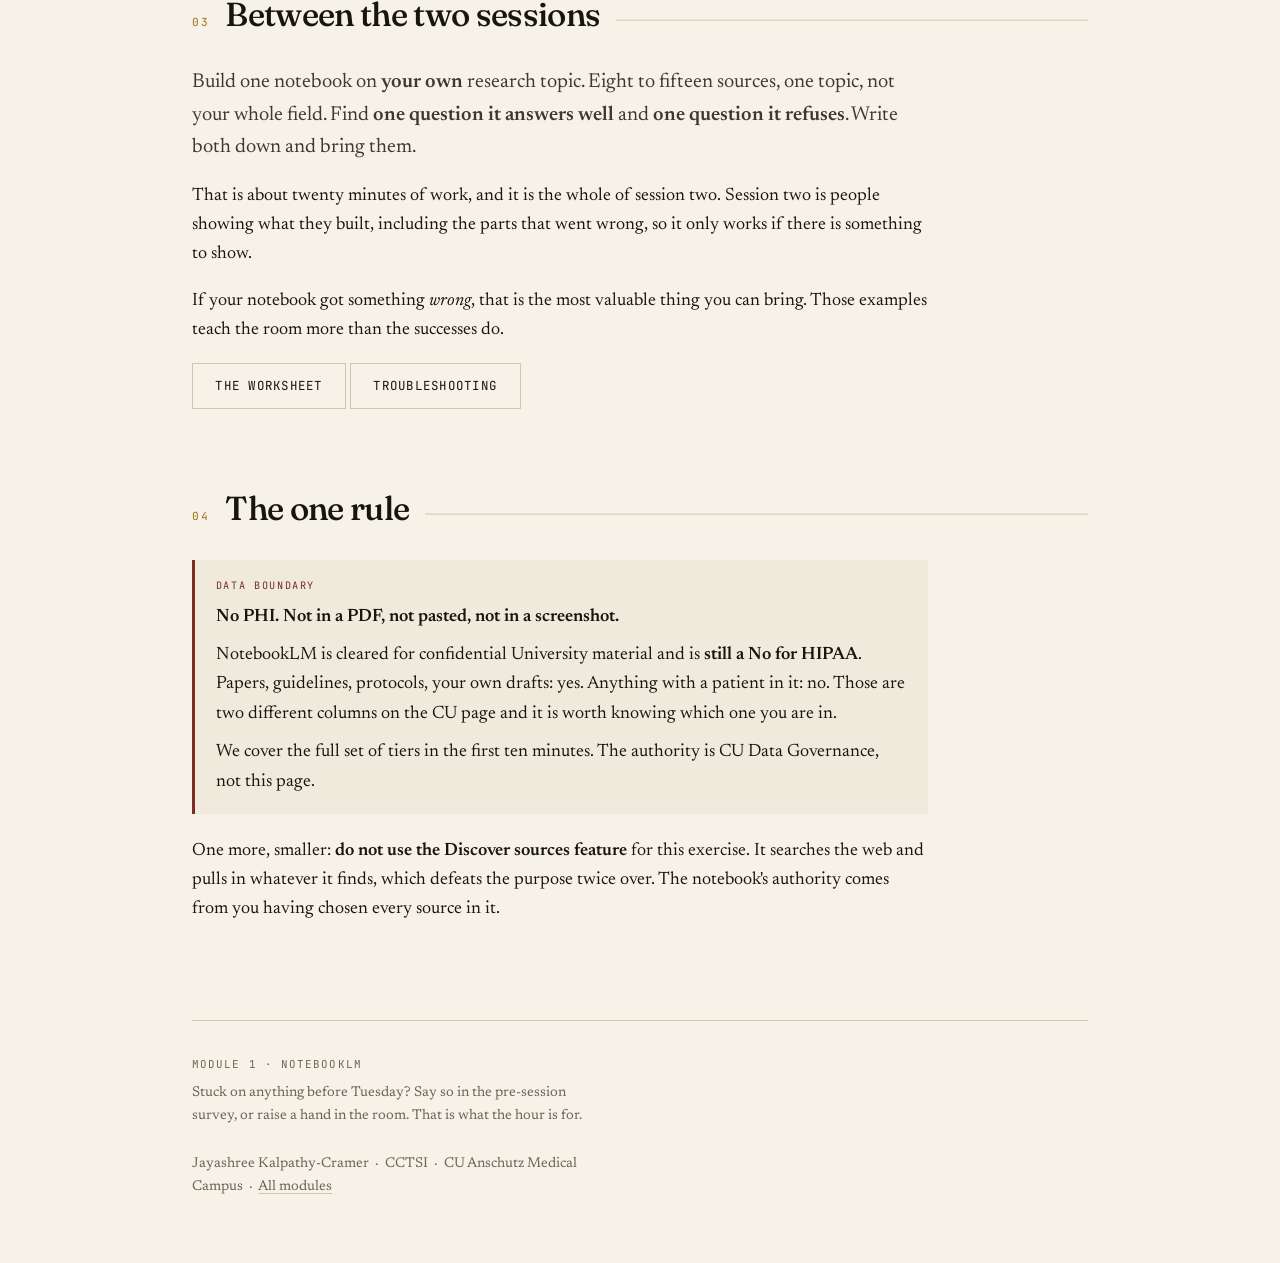
==== commit 70de8294: "Fasting corpus becomes the session 1 demonstration" ====
--- a/module-1.html
+++ b/module-1.html
@@ -78,11 +78,11 @@
         <p><a href="module-1-notebooklm/starter-corpora/nih-policy-and-rigor/sources.md">The list &rarr;</a></p>
       </div>
       <div class="card">
-        <span class="c-n">Best for learning the skill</span>
+        <span class="c-n">Used in the demonstration</span>
         <h3>Fasting vs caloric restriction</h3>
         <p>Time-restricted eating, intermittent fasting, and plain calorie counting. The trials here
           <strong>genuinely contradict each other</strong>, which is precisely the situation a
-          grounded notebook is for and where an ungrounded one is most dangerous.</p>
+          grounded notebook is for and where an ungrounded one is most dangerous. <strong>This is the corpus used in the session 1 demonstration</strong>, so use it to follow along exactly.</p>
         <p class="cnt">11 sources · verified against PubMed</p>
         <p><a href="module-1-notebooklm/starter-corpora/fasting-vs-caloric-restriction/sources.md">The list &rarr;</a></p>
       </div>
@@ -96,11 +96,10 @@
         <p><a href="module-1-notebooklm/starter-corpora/glp1-cardiometabolic/sources.md">The list &rarr;</a></p>
       </div>
       <div class="card">
-        <span class="c-n">Used in the demonstration</span>
+        <span class="c-n">A full translational arc</span>
         <h3>HPV and cervical cancer</h3>
         <p>A complete translational arc: pathogen, causal proof, natural history, screening,
-          vaccine, global policy, and the single-dose schedule. Use this one to follow along
-          exactly.</p>
+          vaccine, global policy, and the single-dose schedule.</p>
         <p class="cnt">15 sources · verified against PubMed</p>
         <p><a href="module-1-notebooklm/starter-corpora/hpv-cervical-cancer/sources.md">The list &rarr;</a></p>
       </div>
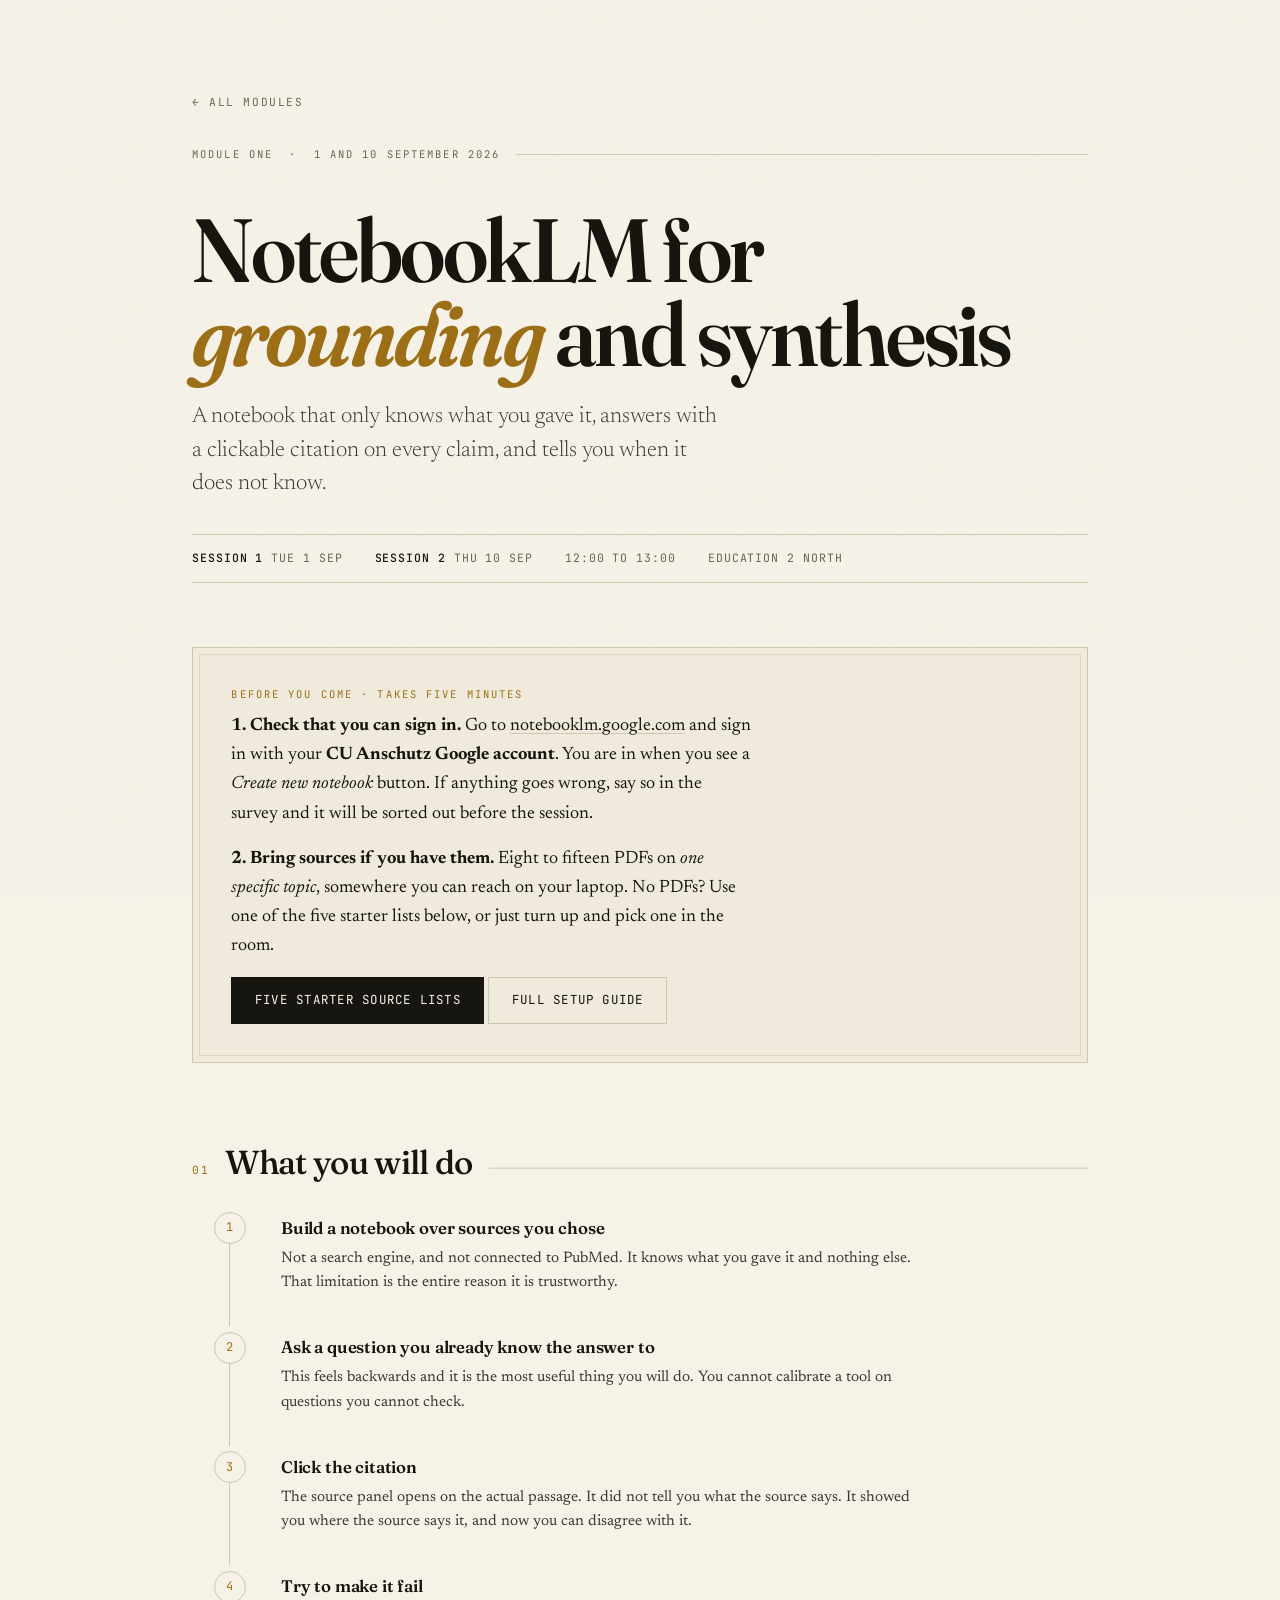
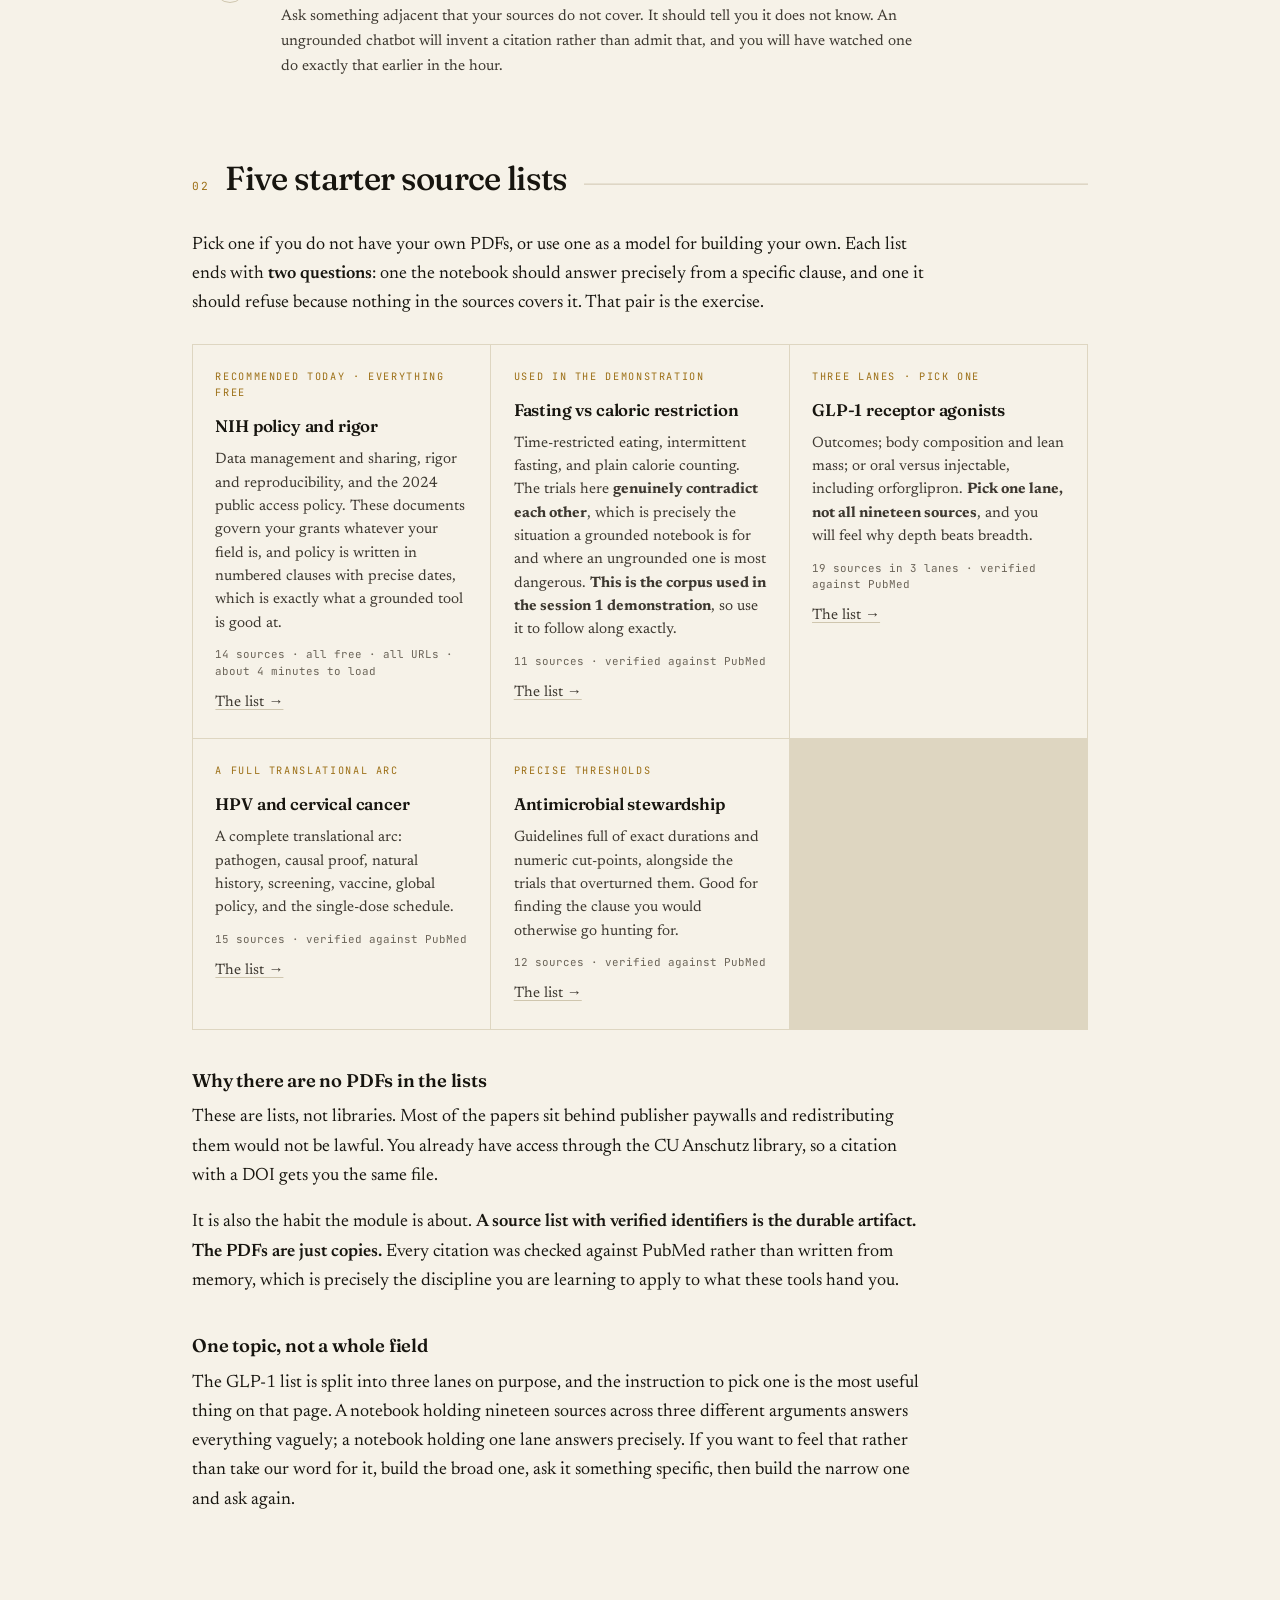
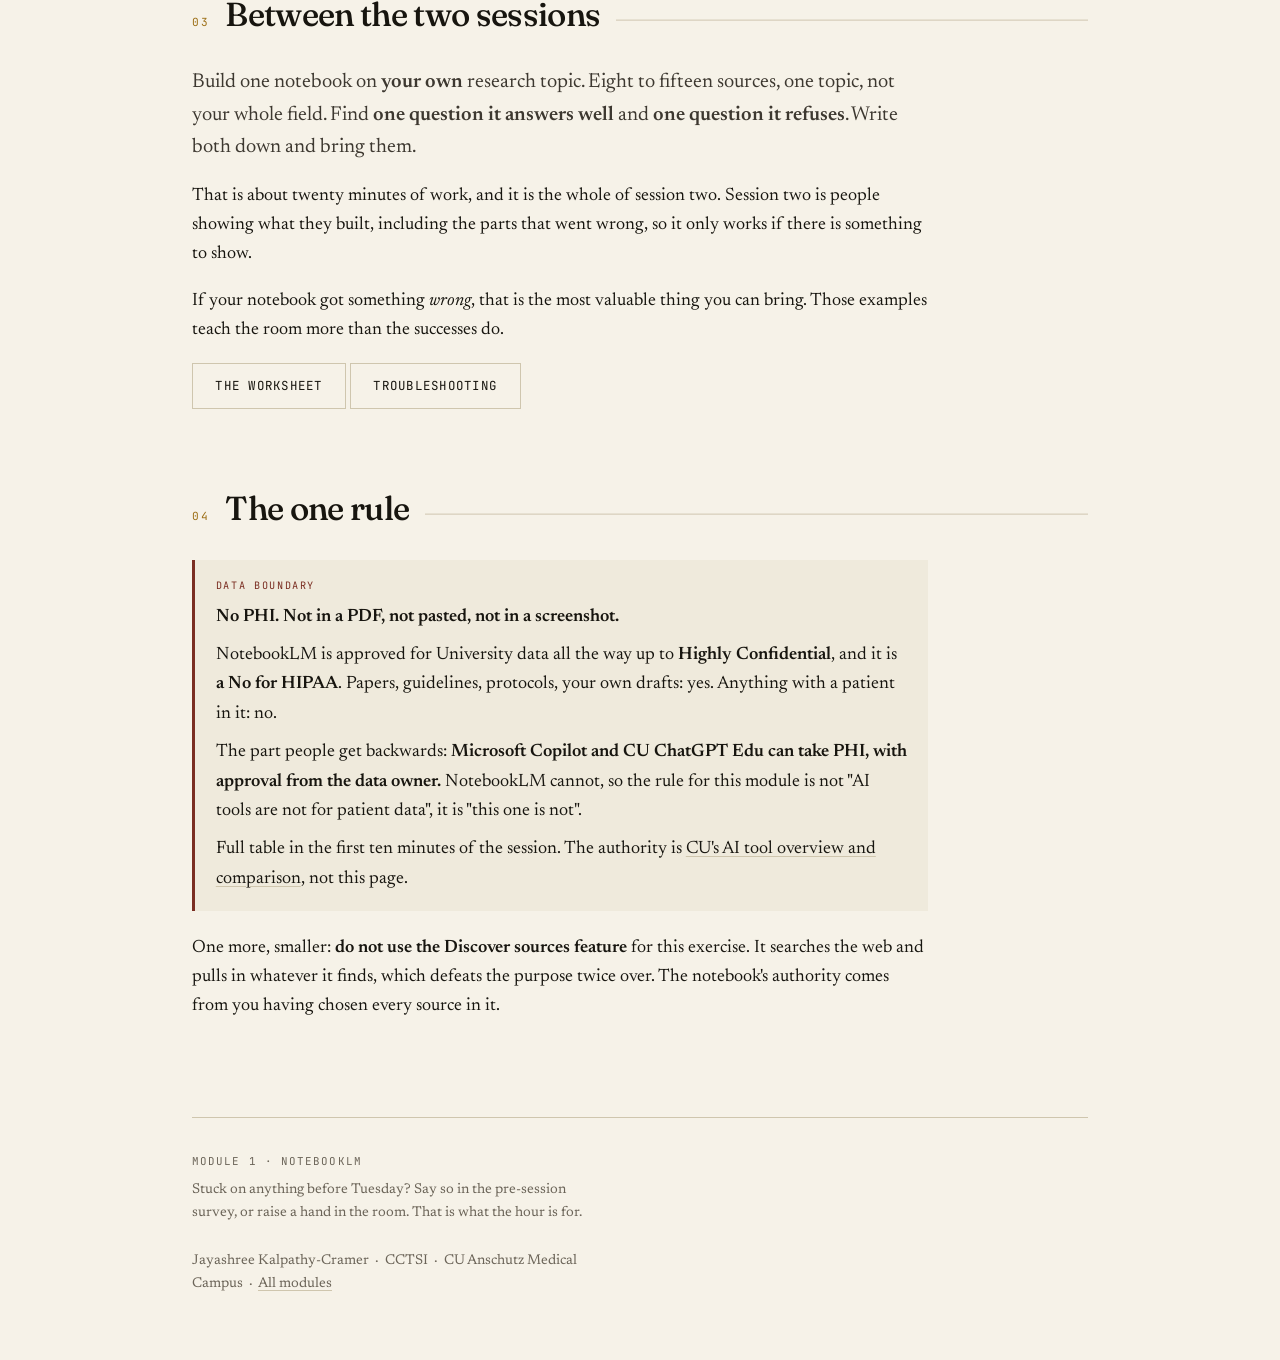
==== commit 79cf04e0: "Correct the data classification guidance against CU's published table CU uses three classifications " ====
--- a/module-1.html
+++ b/module-1.html
@@ -153,12 +153,14 @@
       <div class="rulebox">
         <span class="lbl">Data boundary</span>
         <p><strong>No PHI. Not in a PDF, not pasted, not in a screenshot.</strong></p>
-        <p>NotebookLM is cleared for confidential University material and is <strong>still a No for
-          HIPAA</strong>. Papers, guidelines, protocols, your own drafts: yes. Anything with a
-          patient in it: no. Those are two different columns on the CU page and it is worth knowing
-          which one you are in.</p>
-        <p>We cover the full set of tiers in the first ten minutes. The authority is CU Data
-          Governance, not this page.</p>
+        <p>NotebookLM is approved for University data all the way up to <strong>Highly
+          Confidential</strong>, and it is <strong>a No for HIPAA</strong>. Papers, guidelines,
+          protocols, your own drafts: yes. Anything with a patient in it: no.</p>
+        <p>The part people get backwards: <strong>Microsoft Copilot and CU ChatGPT Edu can take PHI,
+          with approval from the data owner.</strong> NotebookLM cannot, so the rule for this module
+          is not "AI tools are not for patient data", it is "this one is not".</p>
+        <p>Full table in the first ten minutes of the session. The authority is
+          <a href="https://www.cuanschutz.edu/offices/iss/artificial-intelligence/ai-tool-overview-and-comparison">CU's AI tool overview and comparison</a>, not this page.</p>
       </div>
       <p>One more, smaller: <strong>do not use the Discover sources feature</strong> for this
         exercise. It searches the web and pulls in whatever it finds, which defeats the purpose
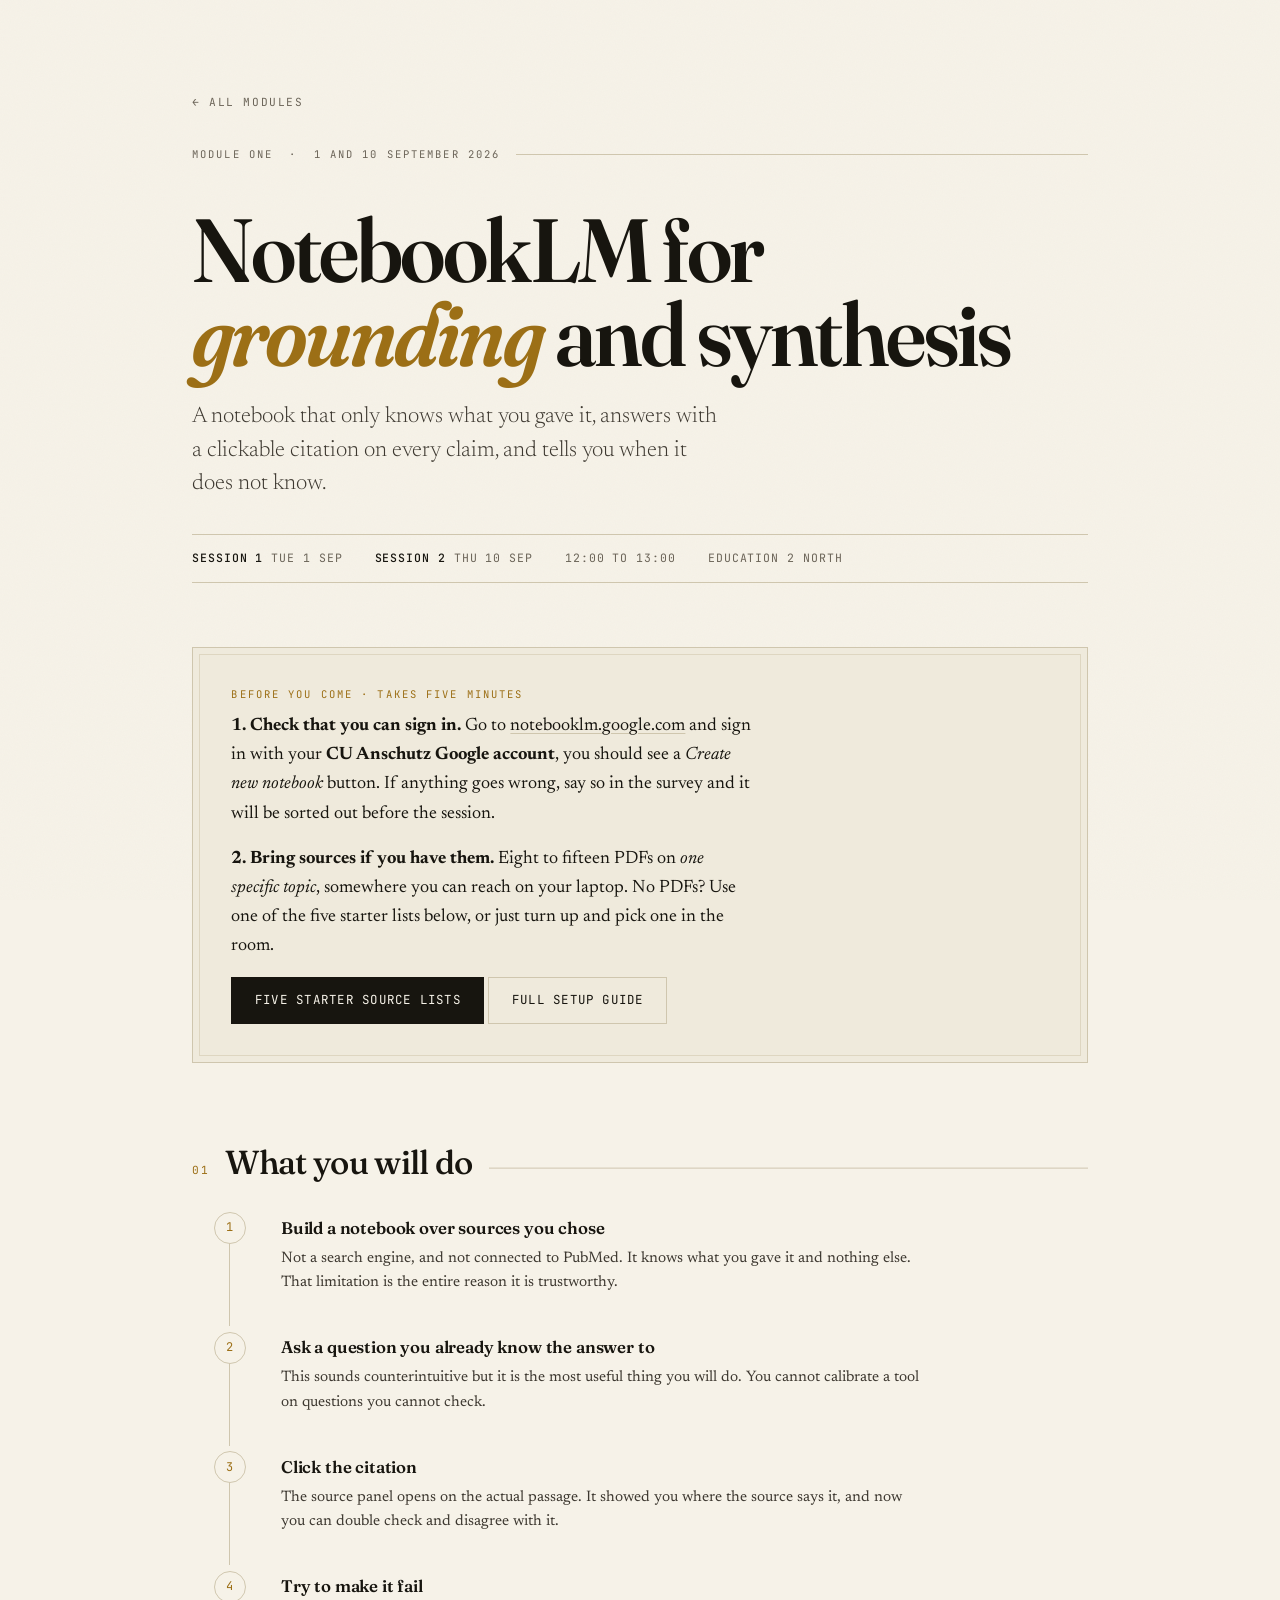
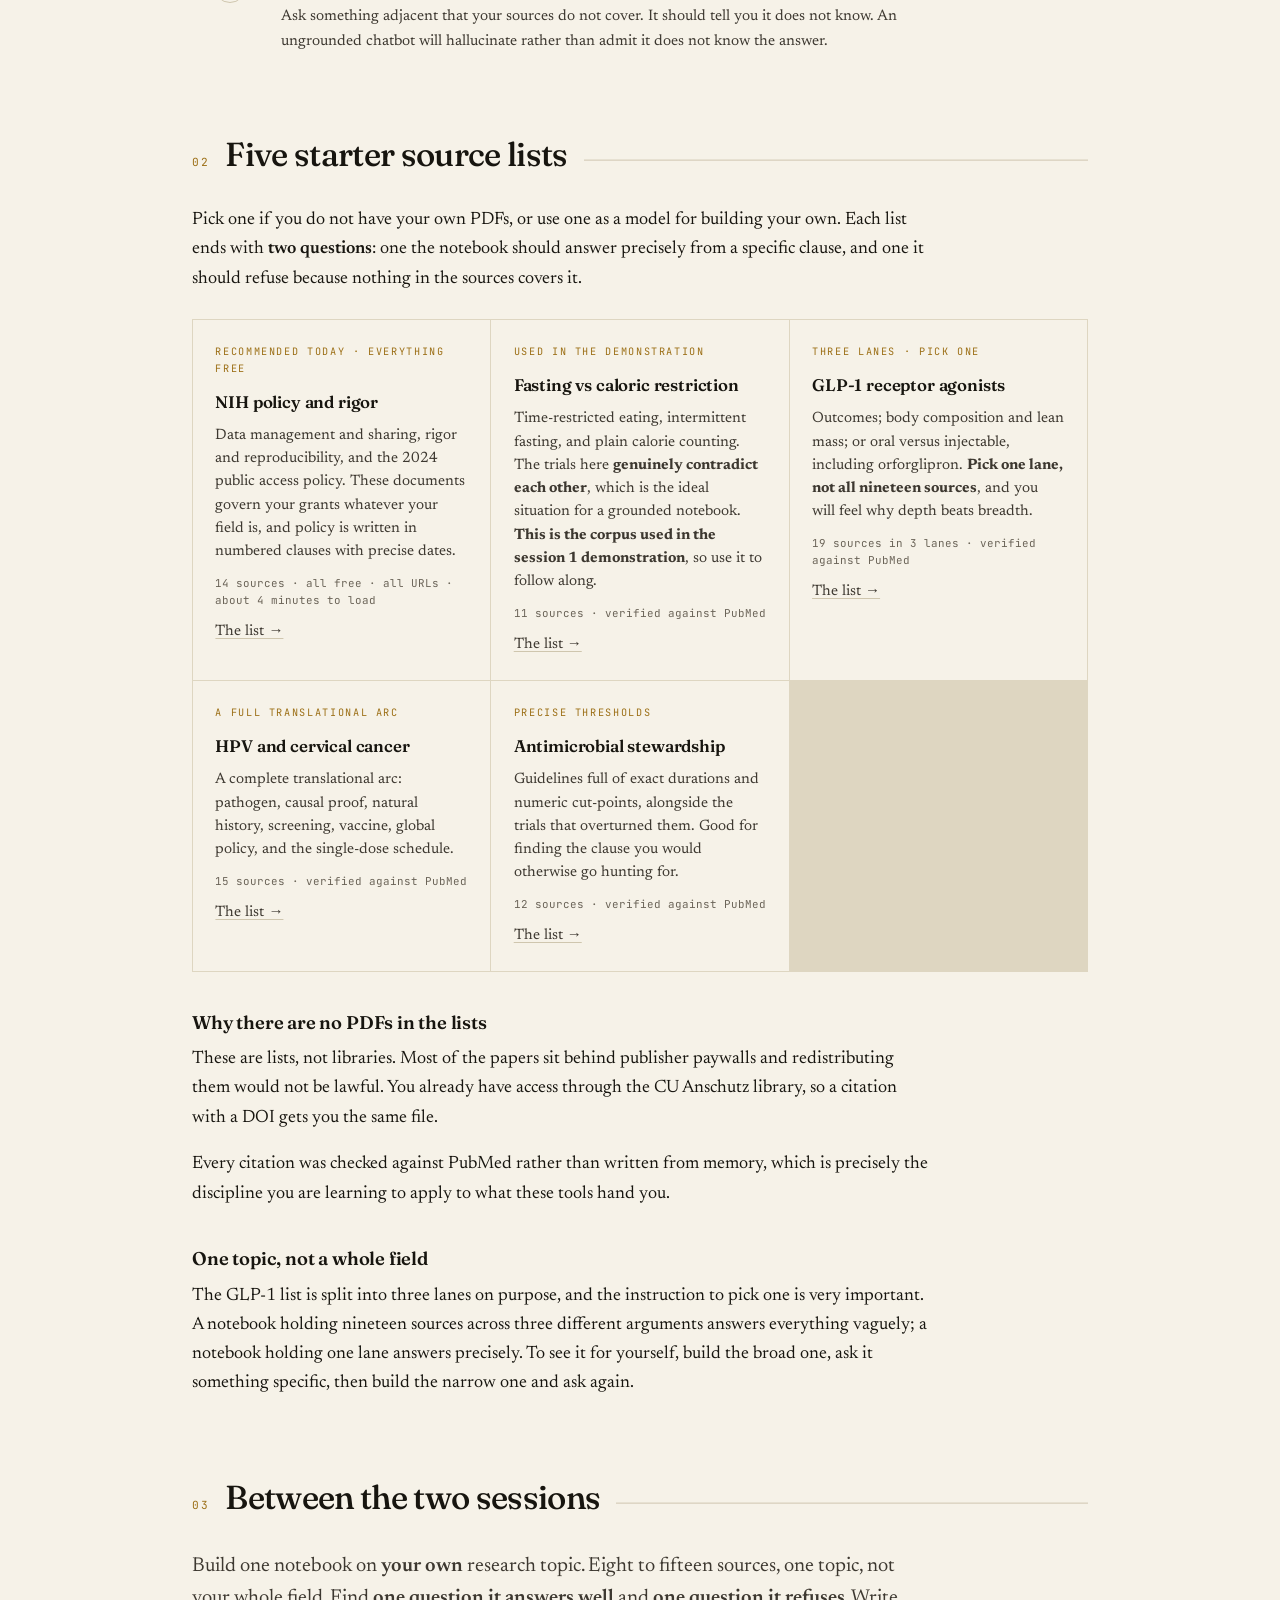
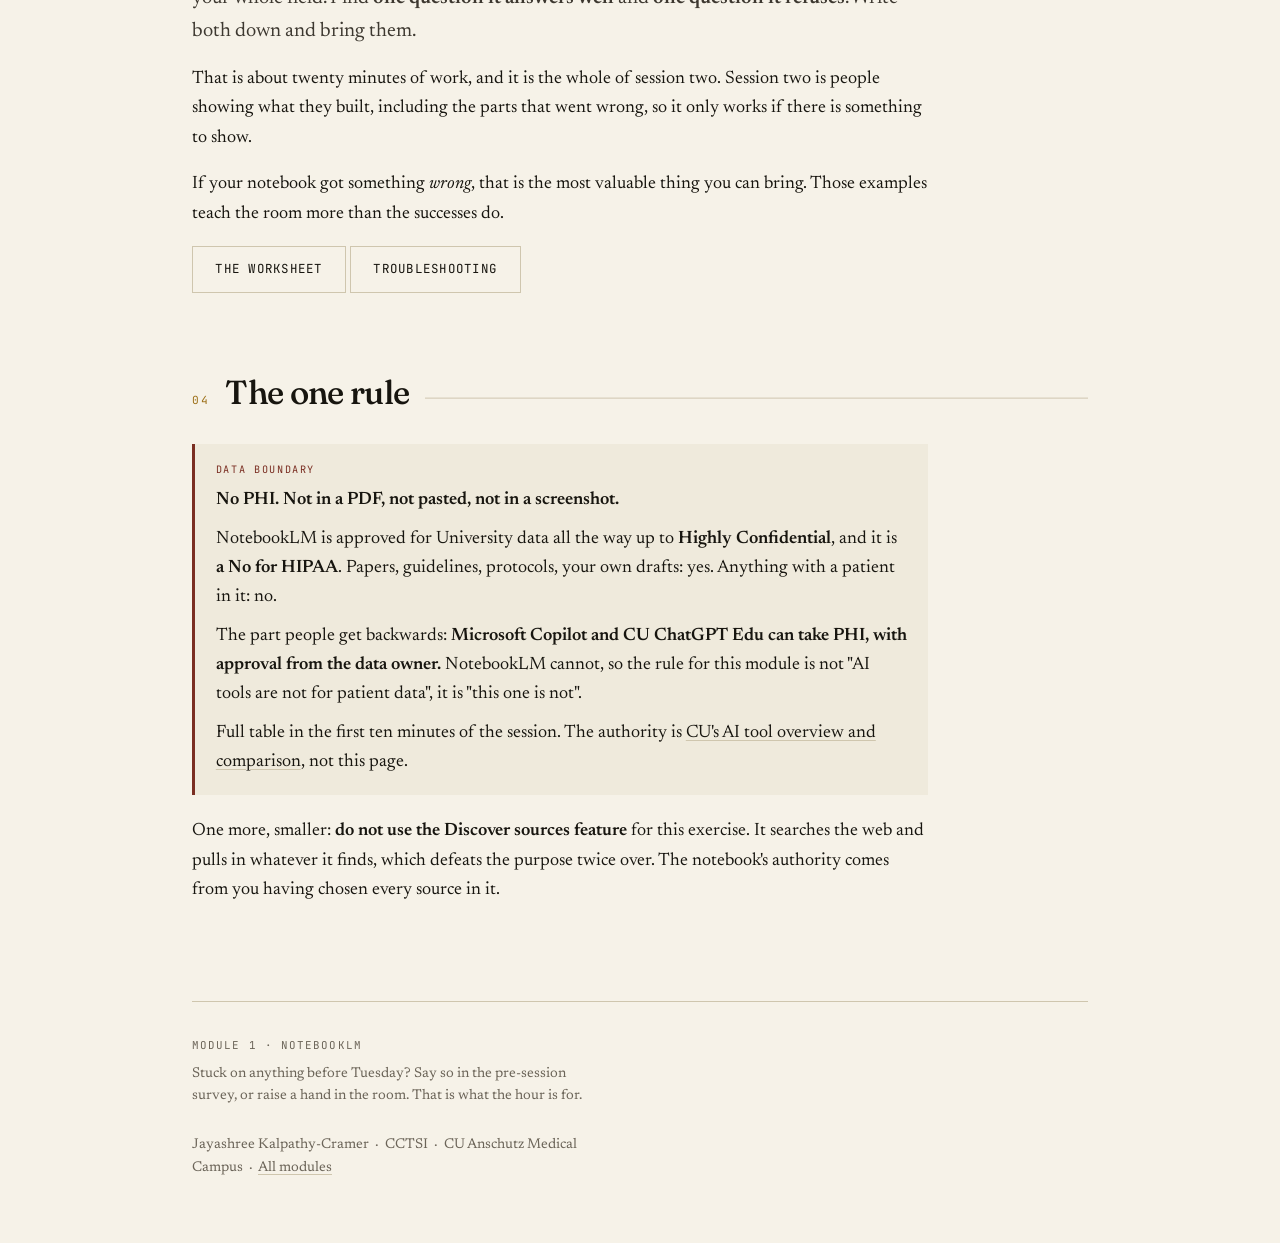
==== commit ac789ce7: "Update text for clarity and precision in module-1.html" ====
--- a/module-1.html
+++ b/module-1.html
@@ -28,7 +28,7 @@
     <p class="kicker">Before you come · takes five minutes</p>
     <p><strong>1. Check that you can sign in.</strong> Go to
       <a href="https://notebooklm.google.com">notebooklm.google.com</a> and sign in with your
-      <strong>CU Anschutz Google account</strong>. You are in when you see a
+      <strong>CU Anschutz Google account</strong>, you should see a
       <em>Create new notebook</em> button. If anything goes wrong, say so in the survey and it will
       be sorted out before the session.</p>
     <p><strong>2. Bring sources if you have them.</strong> Eight to fifteen PDFs on
@@ -46,15 +46,13 @@
           <p>Not a search engine, and not connected to PubMed. It knows what you gave it and
             nothing else. That limitation is the entire reason it is trustworthy.</p></li>
         <li><h3>Ask a question you already know the answer to</h3>
-          <p>This feels backwards and it is the most useful thing you will do. You cannot calibrate
+          <p>This sounds counterintuitive but it is the most useful thing you will do. You cannot calibrate
             a tool on questions you cannot check.</p></li>
         <li><h3>Click the citation</h3>
-          <p>The source panel opens on the actual passage. It did not tell you what the source
-            says. It showed you where the source says it, and now you can disagree with it.</p></li>
+          <p>The source panel opens on the actual passage. It showed you where the source says it, and now you can double check and disagree with it.</p></li>
         <li><h3>Try to make it fail</h3>
           <p>Ask something adjacent that your sources do not cover. It should tell you it does not
-            know. An ungrounded chatbot will invent a citation rather than admit that, and you will
-            have watched one do exactly that earlier in the hour.</p></li>
+            know. An ungrounded chatbot will hallucinate rather than admit it does not know the answer.</p></li>
       </ol>
     </div>
   </section>
@@ -65,7 +63,7 @@
       <p>Pick one if you do not have your own PDFs, or use one as a model for building your own.
         Each list ends with <strong>two questions</strong>: one the notebook should answer precisely
         from a specific clause, and one it should refuse because nothing in the sources covers it.
-        That pair is the exercise.</p>
+    </p>
     </div>
     <div class="grid">
       <div class="card">
@@ -73,7 +71,7 @@
         <h3>NIH policy and rigor</h3>
         <p>Data management and sharing, rigor and reproducibility, and the 2024 public access
           policy. These documents govern your grants whatever your field is, and policy is written
-          in numbered clauses with precise dates, which is exactly what a grounded tool is good at.</p>
+          in numbered clauses with precise dates.</p>
         <p class="cnt">14 sources · all free · all URLs · about 4 minutes to load</p>
         <p><a href="module-1-notebooklm/starter-corpora/nih-policy-and-rigor/sources.md">The list &rarr;</a></p>
       </div>
@@ -81,8 +79,8 @@
         <span class="c-n">Used in the demonstration</span>
         <h3>Fasting vs caloric restriction</h3>
         <p>Time-restricted eating, intermittent fasting, and plain calorie counting. The trials here
-          <strong>genuinely contradict each other</strong>, which is precisely the situation a
-          grounded notebook is for and where an ungrounded one is most dangerous. <strong>This is the corpus used in the session 1 demonstration</strong>, so use it to follow along exactly.</p>
+          <strong>genuinely contradict each other</strong>, which is the ideal situation for a
+          grounded notebook. <strong>This is the corpus used in the session 1 demonstration</strong>, so use it to follow along.</p>
         <p class="cnt">11 sources · verified against PubMed</p>
         <p><a href="module-1-notebooklm/starter-corpora/fasting-vs-caloric-restriction/sources.md">The list &rarr;</a></p>
       </div>
@@ -117,15 +115,12 @@
       <p>These are lists, not libraries. Most of the papers sit behind publisher paywalls and
         redistributing them would not be lawful. You already have access through the CU Anschutz
         library, so a citation with a DOI gets you the same file.</p>
-      <p>It is also the habit the module is about. <strong>A source list with verified identifiers
-        is the durable artifact. The PDFs are just copies.</strong> Every citation was checked
+      <p> Every citation was checked
         against PubMed rather than written from memory, which is precisely the discipline you are
         learning to apply to what these tools hand you.</p>
       <h3>One topic, not a whole field</h3>
-      <p>The GLP-1 list is split into three lanes on purpose, and the instruction to pick one is the
-        most useful thing on that page. A notebook holding nineteen sources across three different
-        arguments answers everything vaguely; a notebook holding one lane answers precisely. If you
-        want to feel that rather than take our word for it, build the broad one, ask it something
+      <p>The GLP-1 list is split into three lanes on purpose, and the instruction to pick one is very important. A notebook holding nineteen sources across three different
+        arguments answers everything vaguely; a notebook holding one lane answers precisely. To see it for yourself, build the broad one, ask it something
         specific, then build the narrow one and ask again.</p>
     </div>
   </section>
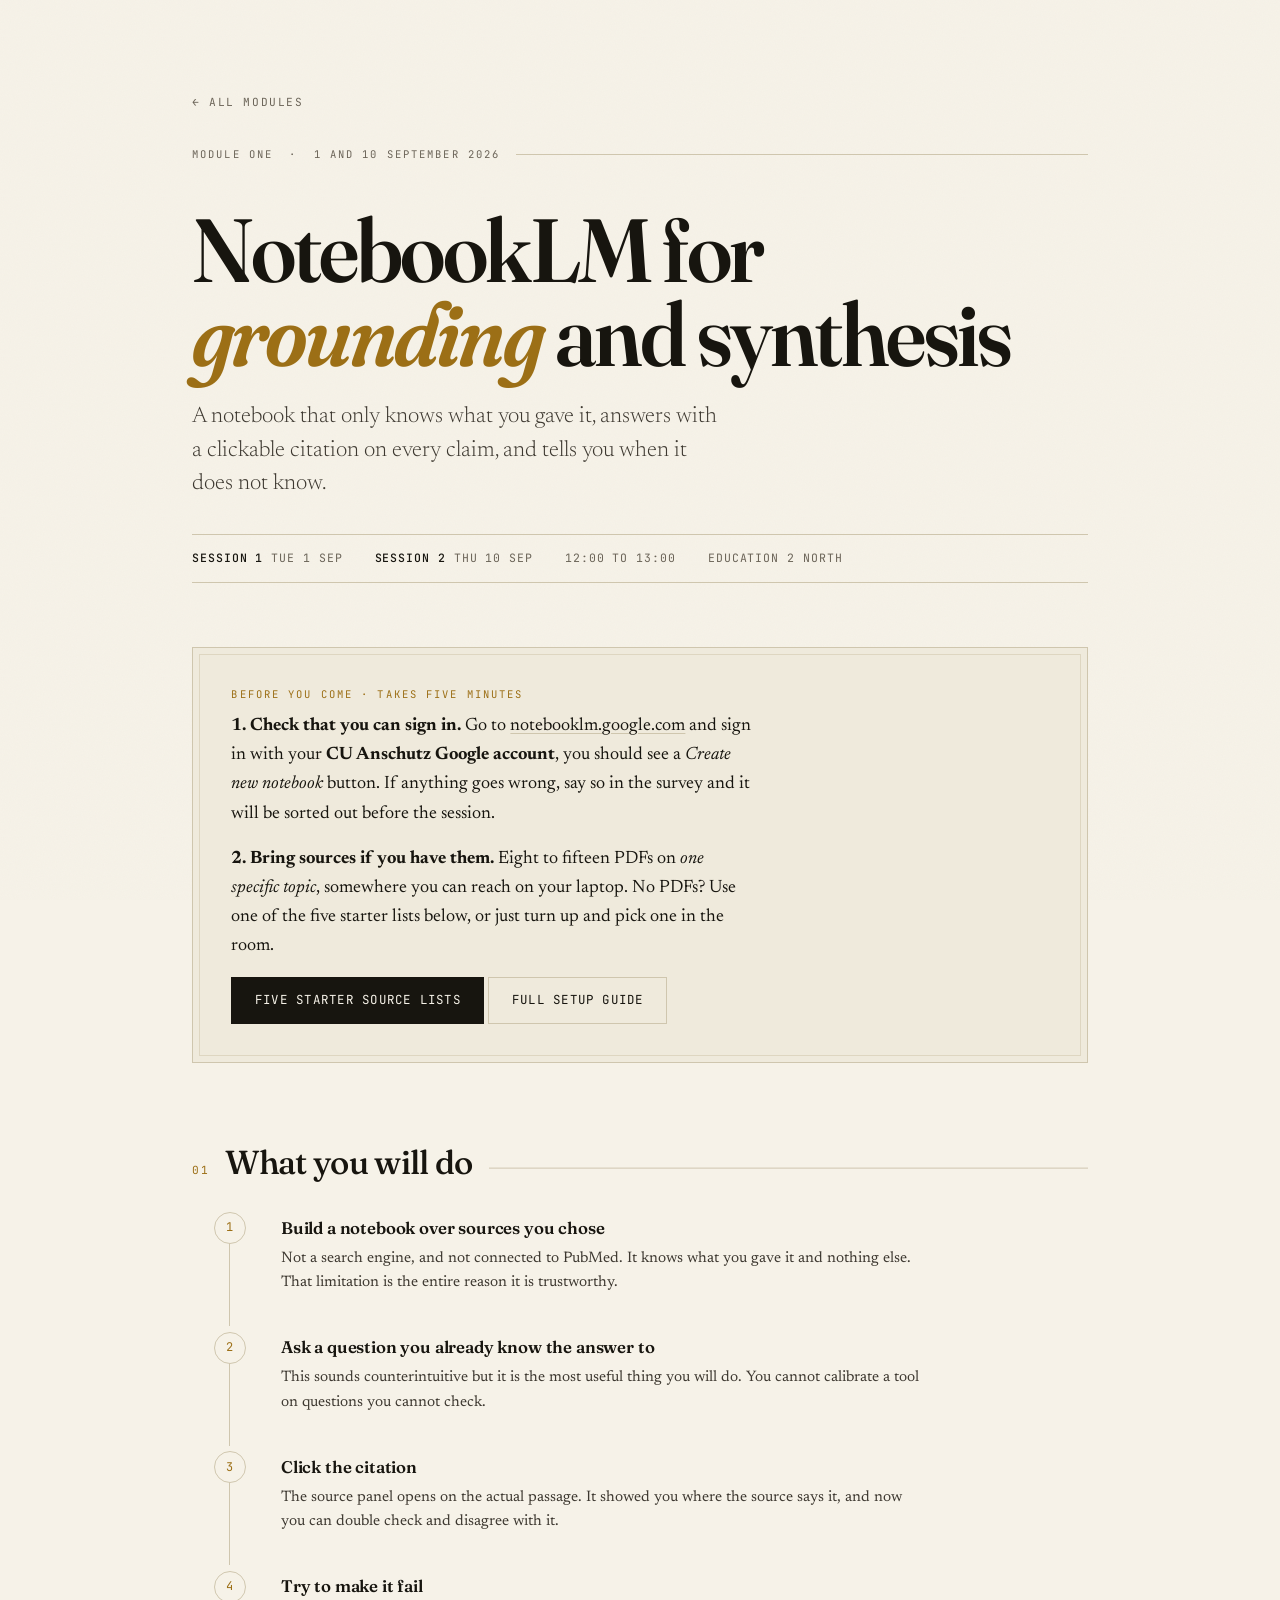
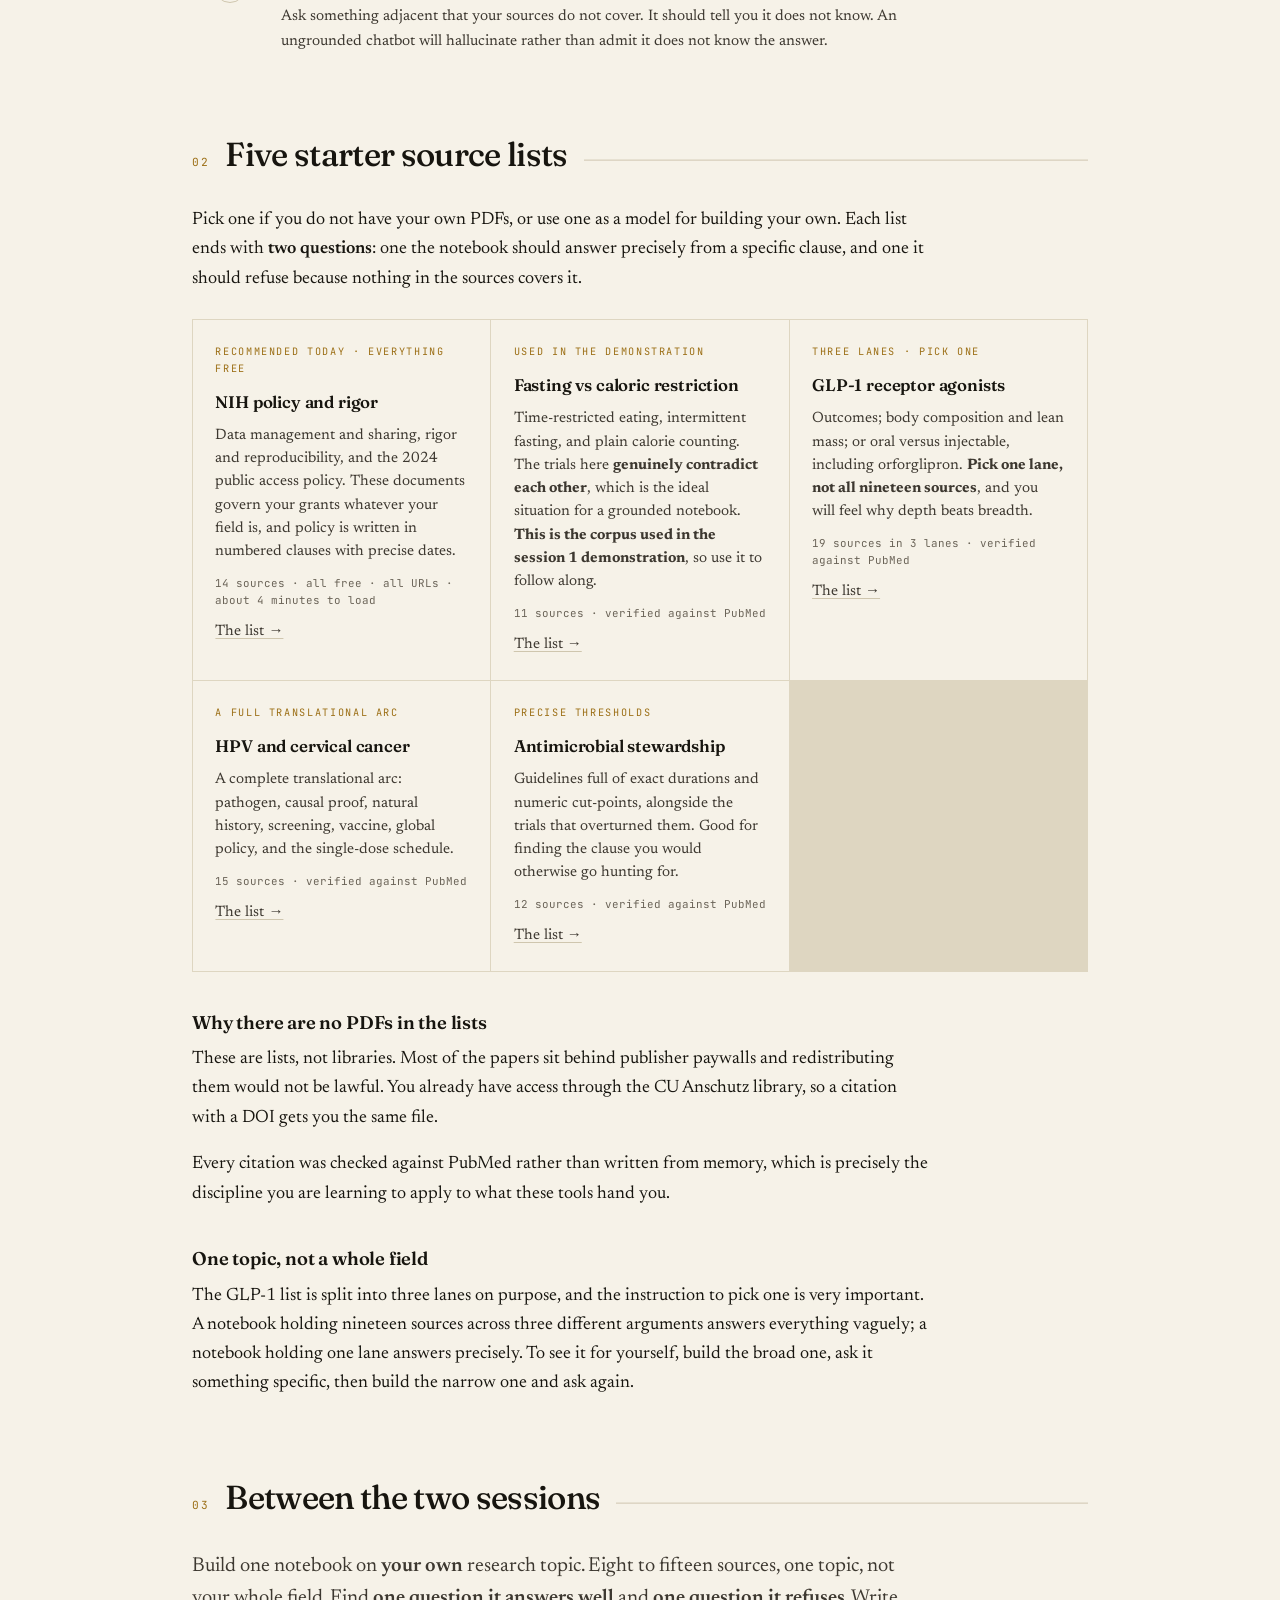
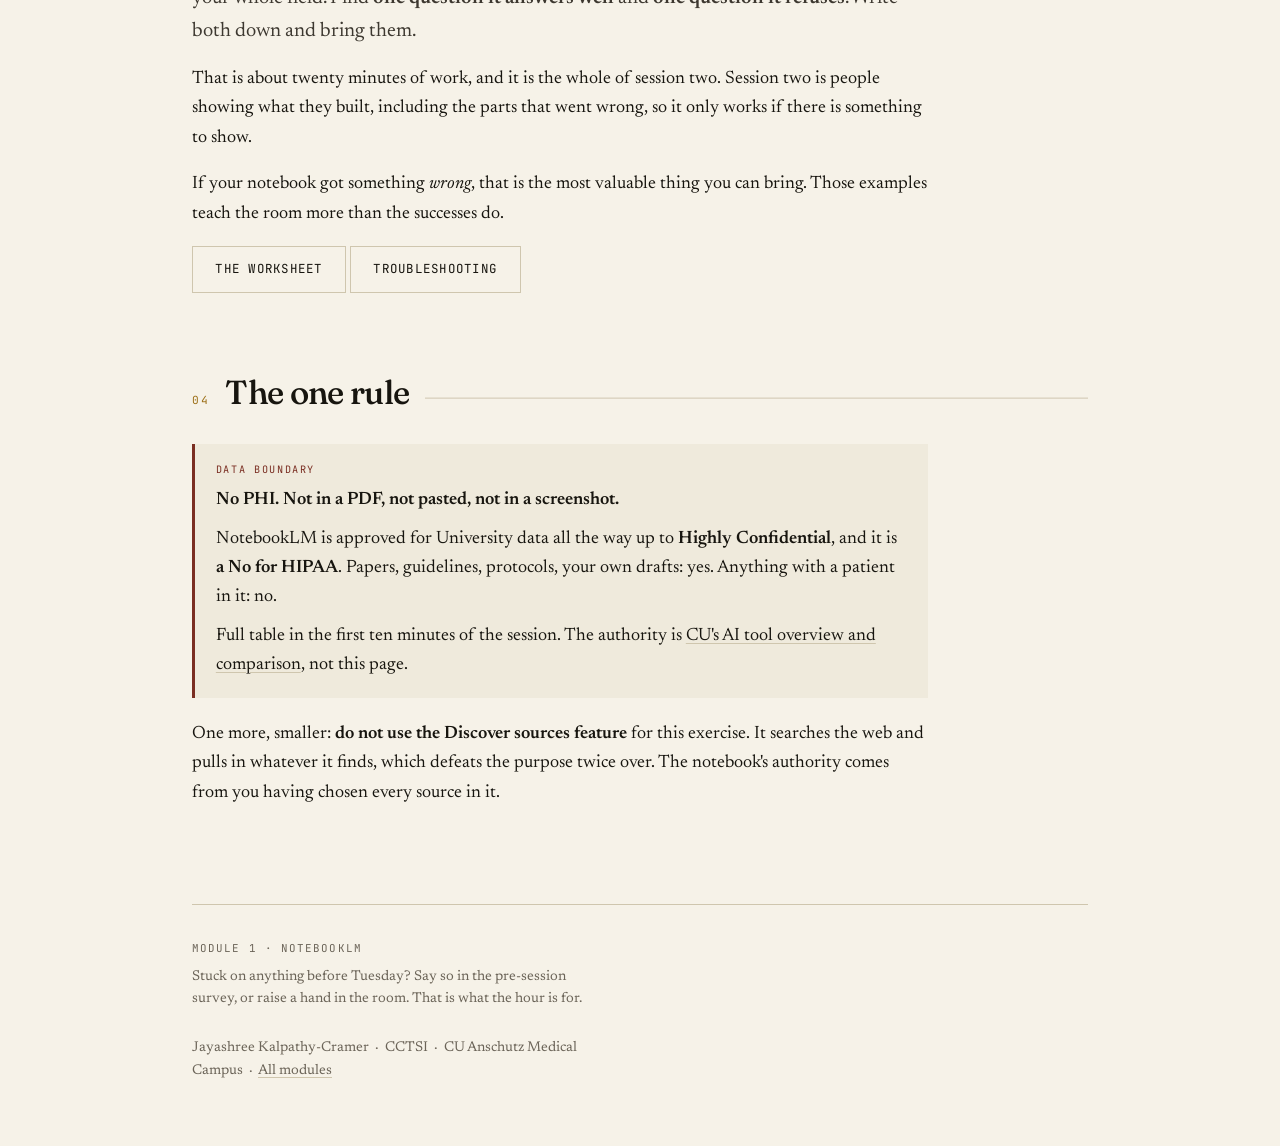
==== commit 42e8647a: "Soften the voice across the site, and drop the Copilot PHI contrast A language pass over the landing" ====
--- a/module-1.html
+++ b/module-1.html
@@ -151,9 +151,6 @@
         <p>NotebookLM is approved for University data all the way up to <strong>Highly
           Confidential</strong>, and it is <strong>a No for HIPAA</strong>. Papers, guidelines,
           protocols, your own drafts: yes. Anything with a patient in it: no.</p>
-        <p>The part people get backwards: <strong>Microsoft Copilot and CU ChatGPT Edu can take PHI,
-          with approval from the data owner.</strong> NotebookLM cannot, so the rule for this module
-          is not "AI tools are not for patient data", it is "this one is not".</p>
         <p>Full table in the first ten minutes of the session. The authority is
           <a href="https://www.cuanschutz.edu/offices/iss/artificial-intelligence/ai-tool-overview-and-comparison">CU's AI tool overview and comparison</a>, not this page.</p>
       </div>
